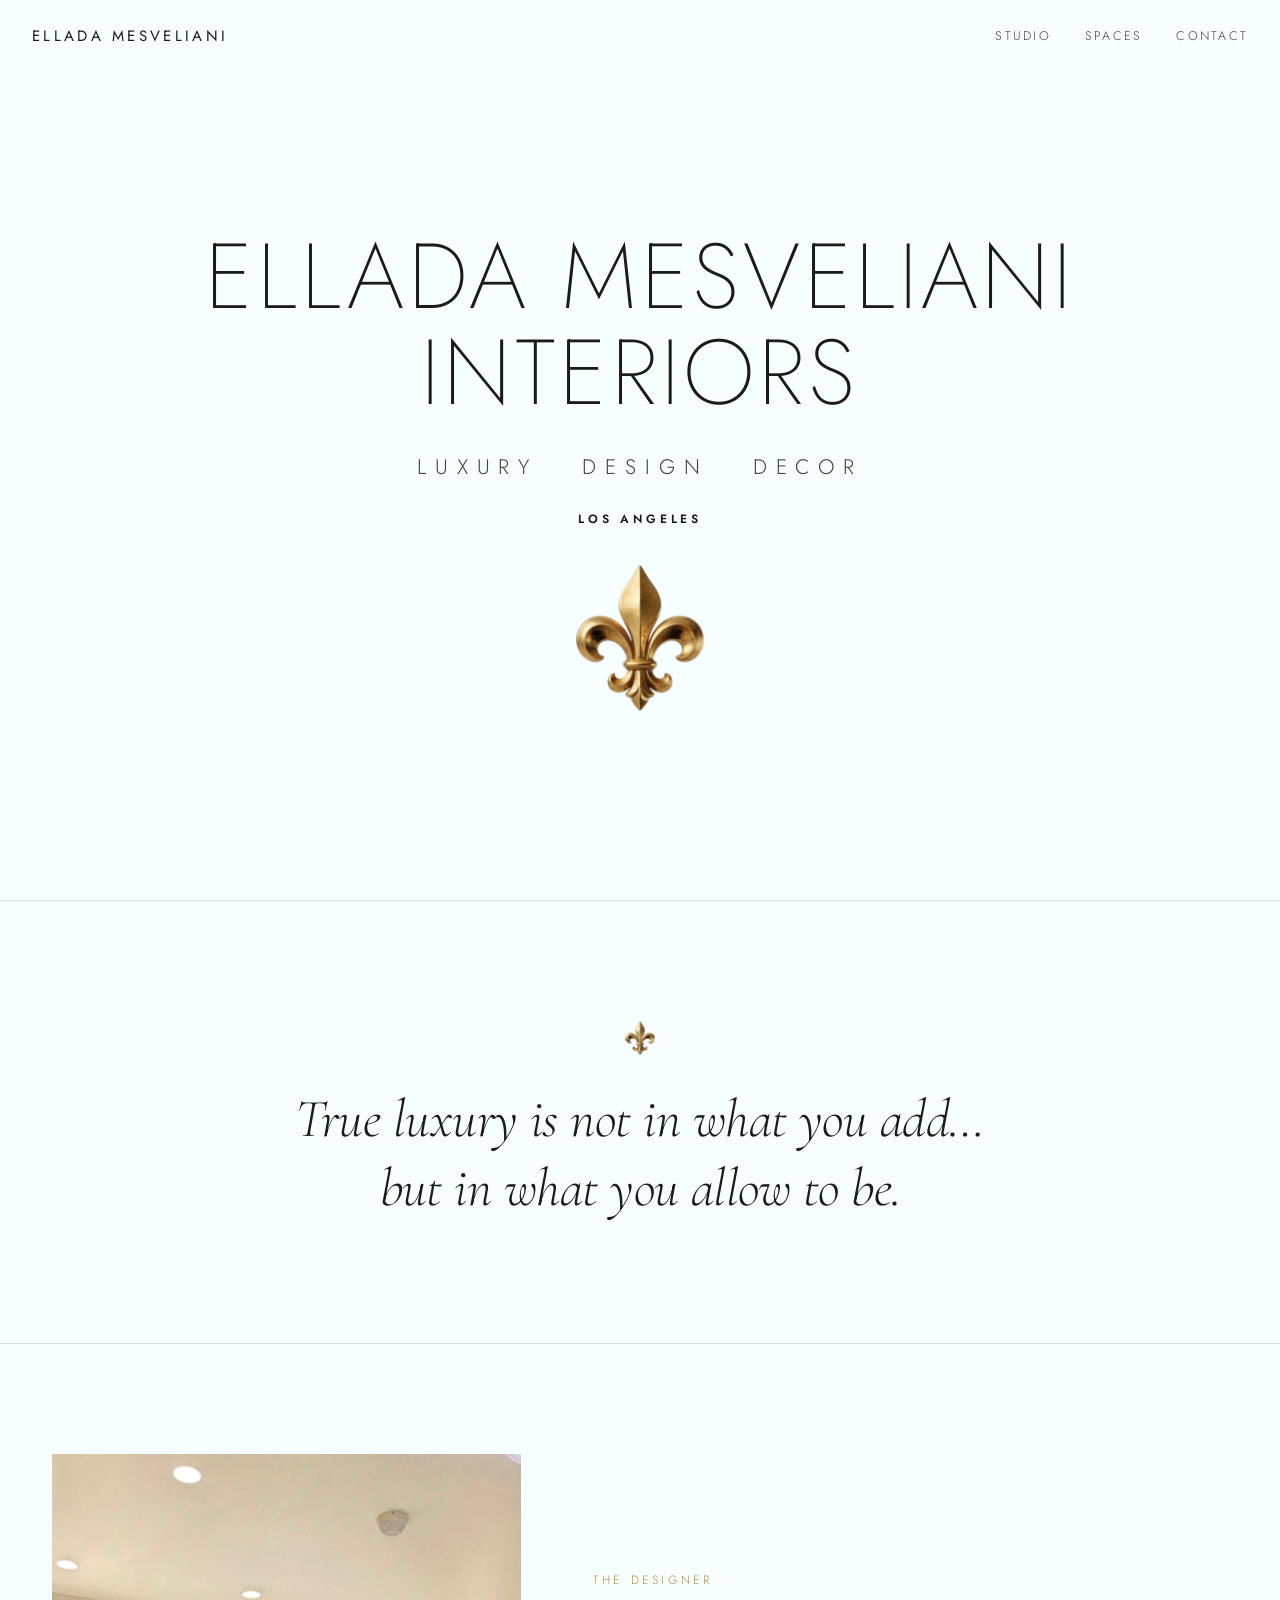
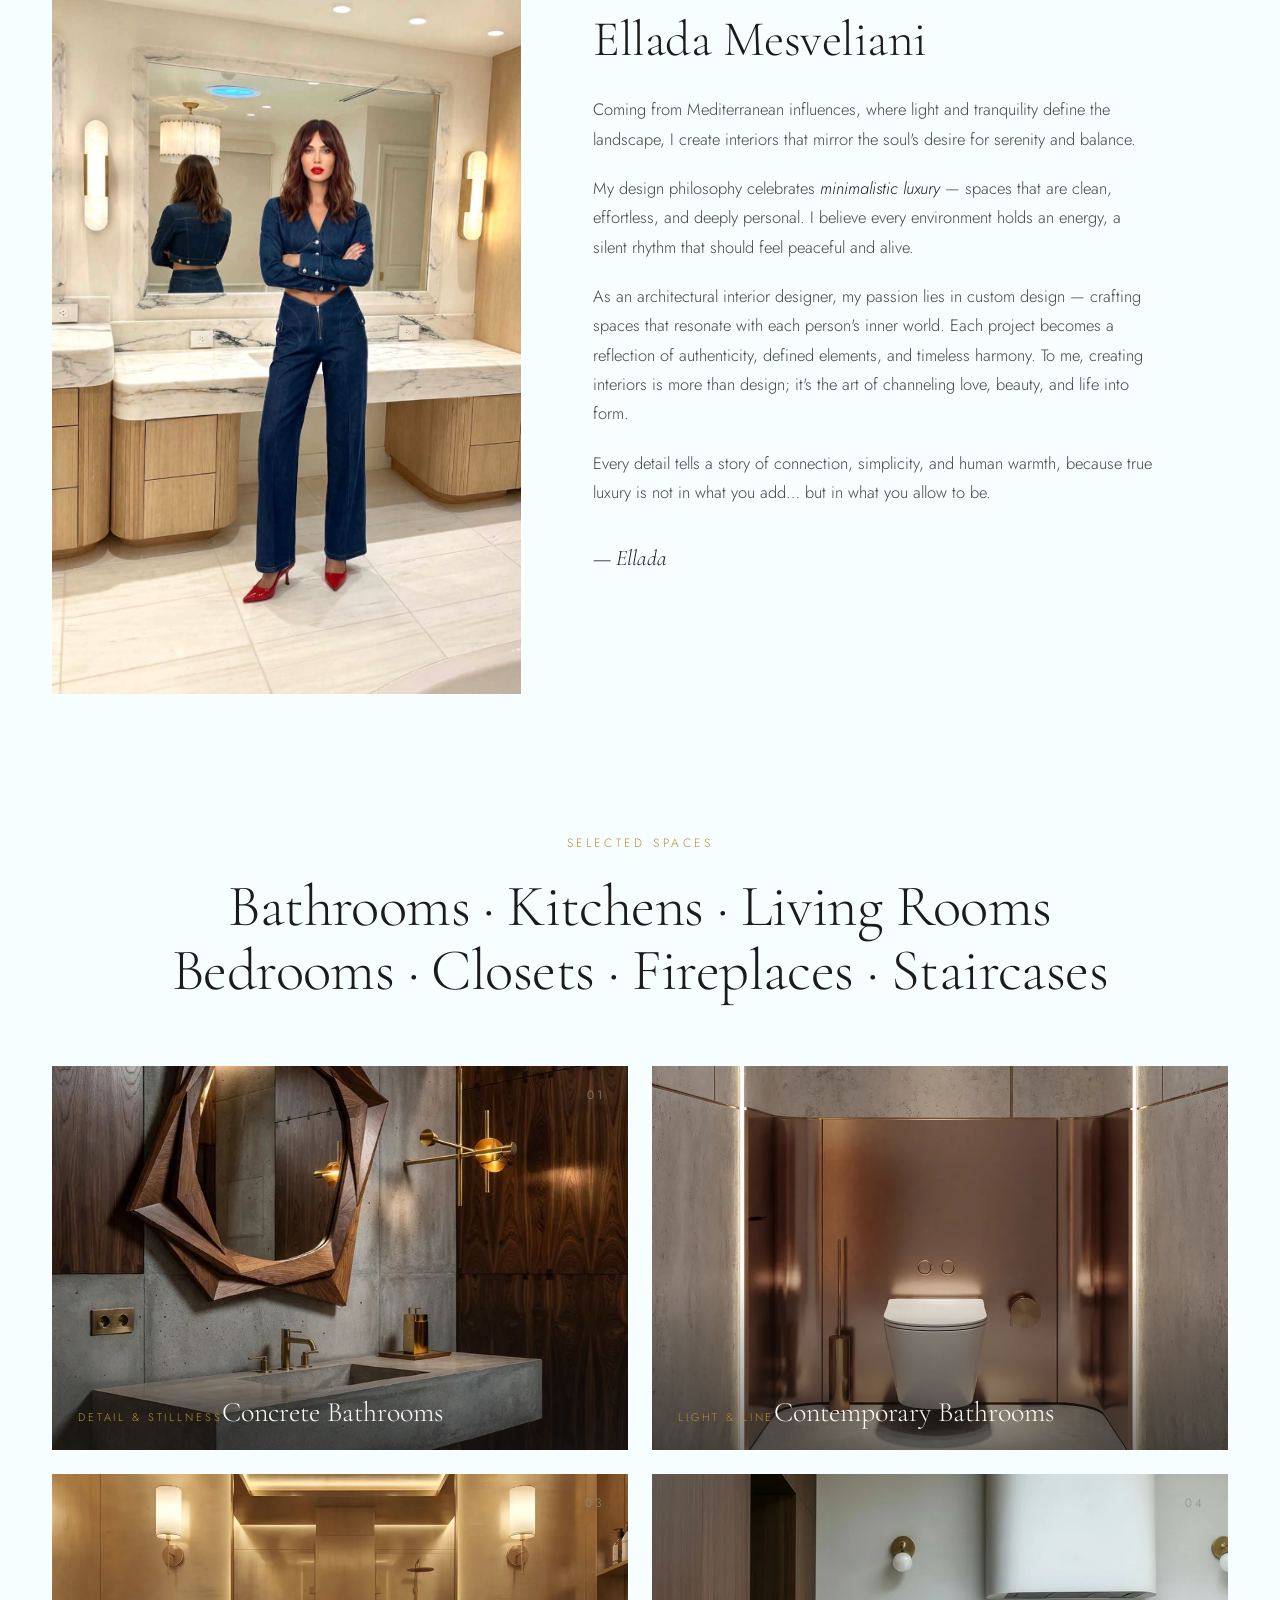
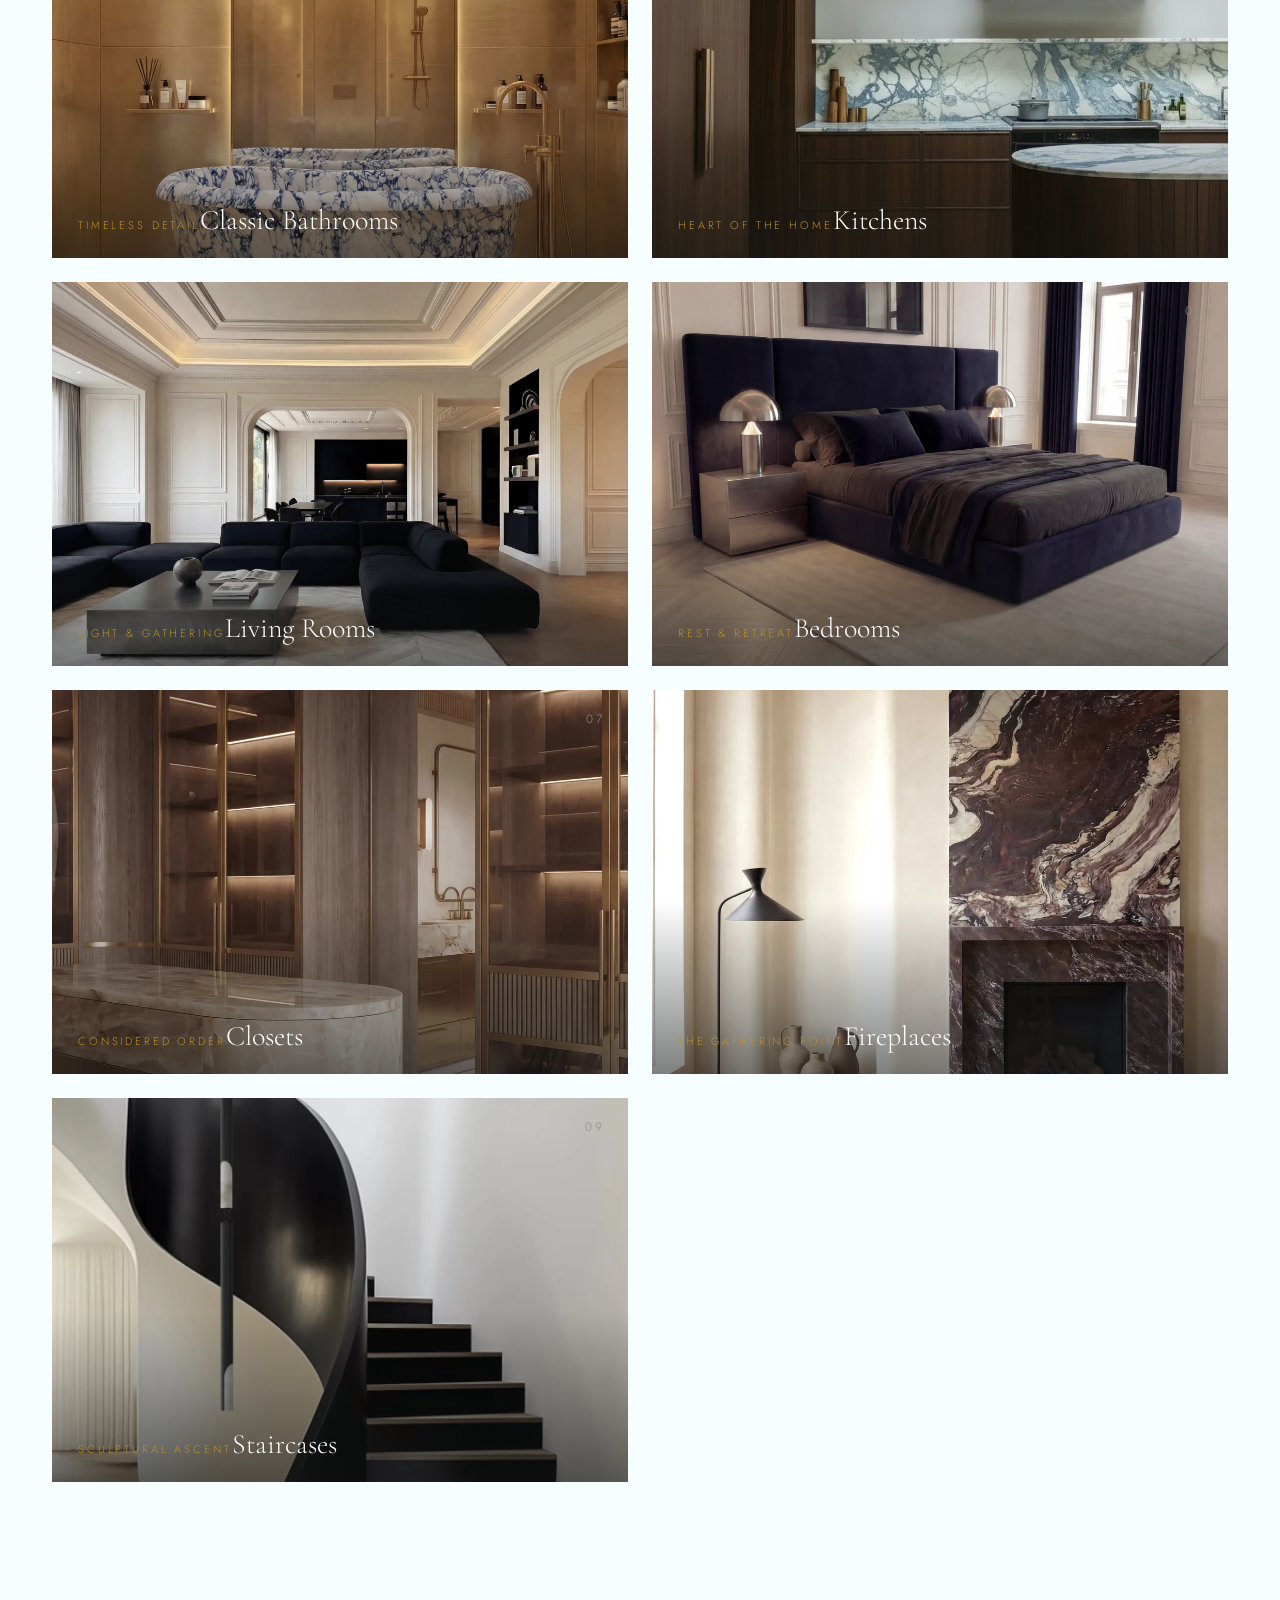
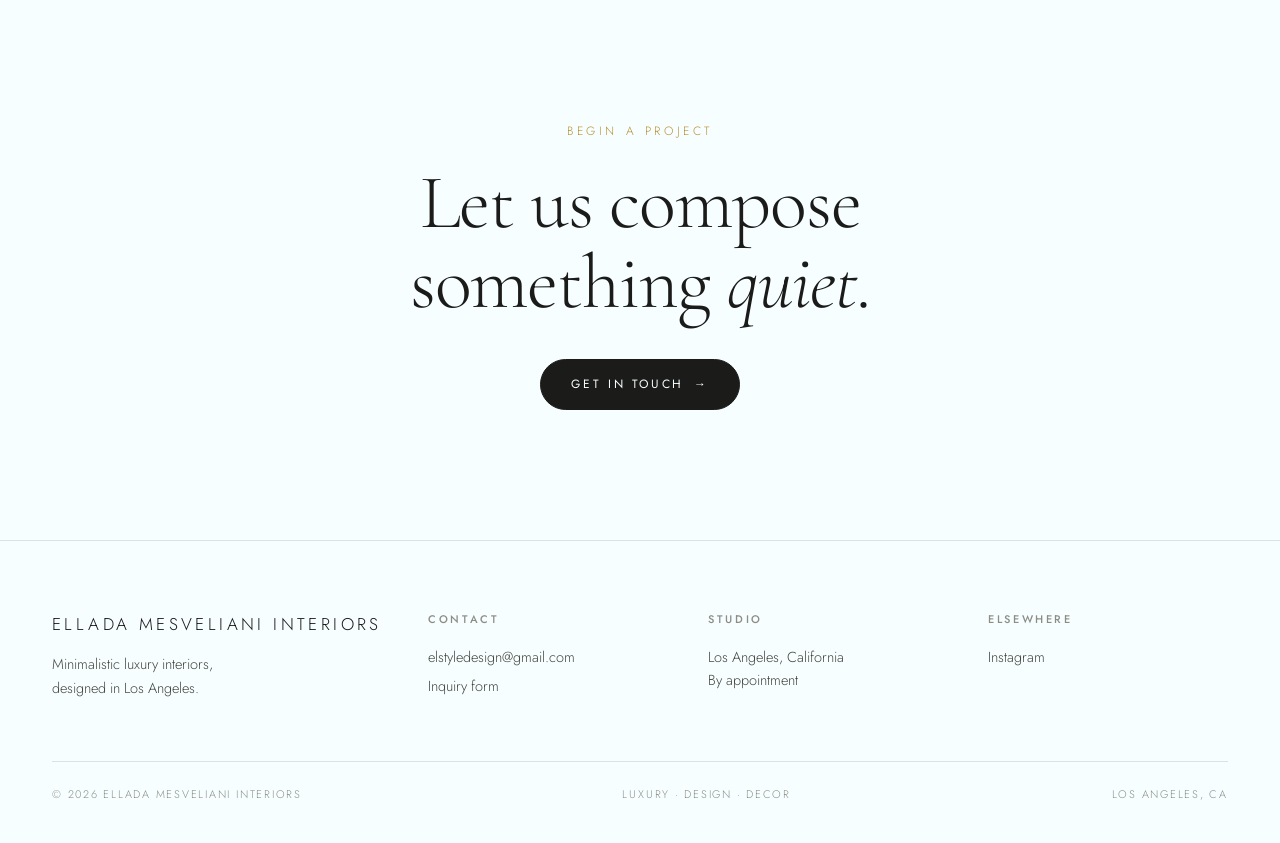
==== index.html @ 2554460a "Lower crop of Contemporary Bathrooms hero to feature the toilet Add object-position: center 82% to t" ====
<!doctype html>
<html lang="en">
<head>
<meta charset="utf-8" />
<meta name="viewport" content="width=device-width, initial-scale=1" />
<title>Ellada Mesveliani Interiors — Luxury Design Decor, Los Angeles</title>
<meta name="description" content="Ellada Mesveliani Interiors — minimalistic luxury interior design in Los Angeles. Bathrooms, kitchens, living rooms and bedrooms designed with serenity, balance and timeless harmony." />
<link rel="preconnect" href="https://fonts.googleapis.com" />
<link rel="preconnect" href="https://fonts.gstatic.com" crossorigin />
<link href="https://fonts.googleapis.com/css2?family=Cormorant+Garamond:ital,wght@0,300;0,400;1,300;1,400&family=Jost:wght@200;300;400;500;600&display=swap" rel="stylesheet" />
<link rel="stylesheet" href="styles.css" />
</head>
<body>

<!-- ====================== NAV ====================== -->
<nav class="nav" id="nav">
  <a href="index.html" class="mark">Ellada Mesveliani</a>
  <div class="links" id="navLinks">
    <a href="#studio">Studio</a>
    <a href="#spaces">Spaces</a>
    <a href="contact.html">Contact</a>
  </div>
  <button class="nav-toggle" id="navToggle" aria-label="Menu">Menu</button>
</nav>

<!-- ============== LOGO WEBSITE LANDER ============== -->
<header class="lander">
  <h1 class="name">Ellada Mesveliani<br>Interiors</h1>
  <div class="sub">Luxury &nbsp; Design &nbsp; Decor</div>
  <div class="place">Los Angeles</div>

  <!-- gold fleur-de-lis crest -->
  <img class="crest" src="uploads/fleur-de-lis.webp" alt="Ellada Mesveliani Interiors fleur-de-lis emblem" />
</header>

<!-- ==================== TAGLINE ==================== -->
<section class="tagline">
  <img class="crest-sm" src="uploads/fleur-de-lis.webp" alt="" aria-hidden="true" />
  <p class="reveal">True luxury is not in what you add&hellip;<br>but in what you allow to be.</p>
</section>

<!-- ============= PHOTO OF ELLADA + BIO ============= -->
<section class="section" id="studio">
  <div class="wrap about">
    <figure class="portrait reveal">
      <img src="uploads/ellada.jpg" alt="Ellada Mesveliani, founder of Ellada Mesveliani Interiors" />
    </figure>

    <div class="reveal">
      <div class="eyebrow">The Designer</div>
      <h2>Ellada Mesveliani</h2>
      <div class="bio">
        <p>Coming from Mediterranean influences, where light and tranquility define the landscape, I create interiors that mirror the soul's desire for serenity and balance.</p>
        <p>My design philosophy celebrates <em>minimalistic luxury</em> — spaces that are clean, effortless, and deeply personal. I believe every environment holds an energy, a silent rhythm that should feel peaceful and alive.</p>
        <p>As an architectural interior designer, my passion lies in custom design — crafting spaces that resonate with each person's inner world. Each project becomes a reflection of authenticity, defined elements, and timeless harmony. To me, creating interiors is more than design; it's the art of channeling love, beauty, and life into form.</p>
        <p>Every detail tells a story of connection, simplicity, and human warmth, because true luxury is not in what you add&hellip; but in what you allow to be.</p>
      </div>
      <div class="signoff">— Ellada</div>
    </div>
  </div>
</section>

<!-- ==================== SPACES ==================== -->
<section class="section" id="spaces" style="padding-top:30px;">
  <div class="wrap">
    <div class="spaces-head reveal">
      <div class="eyebrow">Selected Spaces</div>
      <h2>Bathrooms &middot; Kitchens &middot; Living Rooms<br>Bedrooms &middot; Closets &middot; Fireplaces &middot; Staircases</h2>
    </div>

    <div class="grid">
      <a class="tile has-photo reveal" href="bathrooms.html">
        <img class="cover" src="uploads/bathrooms/bath-06.webp" alt="Concrete Bathrooms" loading="lazy" />
        <span class="num">01</span>
        <span class="label"><span class="k">Detail &amp; Stillness</span><span class="t">Concrete Bathrooms</span></span>
      </a>
      <a class="tile has-photo reveal" href="contemporary-bathrooms.html">
        <img class="cover" src="uploads/contemporary-bathrooms/contemporary-bathrooms-25.webp" alt="Contemporary Bathrooms" loading="lazy" style="object-position: center 82%;" />
        <span class="num">02</span>
        <span class="label"><span class="k">Light &amp; Line</span><span class="t">Contemporary Bathrooms</span></span>
      </a>
      <a class="tile has-photo reveal" href="classic-bathrooms.html">
        <img class="cover" src="uploads/classic-bathrooms/classic-bathrooms-hero.webp" alt="Classic Bathrooms" loading="lazy" />
        <span class="num">03</span>
        <span class="label"><span class="k">Timeless Detail</span><span class="t">Classic Bathrooms</span></span>
      </a>
      <a class="tile has-photo reveal" href="kitchens.html">
        <img class="cover" src="uploads/kitchens/kitchens-03.webp" alt="Kitchens" loading="lazy" />
        <span class="num">04</span>
        <span class="label"><span class="k">Heart of the Home</span><span class="t">Kitchens</span></span>
      </a>
      <a class="tile has-photo reveal" href="living-rooms.html">
        <img class="cover" src="uploads/living-rooms/living-rooms-01.webp" alt="Living Rooms" loading="lazy" />
        <span class="num">05</span>
        <span class="label"><span class="k">Light &amp; Gathering</span><span class="t">Living Rooms</span></span>
      </a>
      <a class="tile has-photo reveal" href="bedrooms.html">
        <img class="cover" src="uploads/bedrooms/bedrooms-01.webp" alt="Bedrooms" loading="lazy" />
        <span class="num">06</span>
        <span class="label"><span class="k">Rest &amp; Retreat</span><span class="t">Bedrooms</span></span>
      </a>
      <a class="tile has-photo reveal" href="closets.html">
        <img class="cover" src="uploads/closets/closets-01.webp" alt="Closets" loading="lazy" />
        <span class="num">07</span>
        <span class="label"><span class="k">Considered Order</span><span class="t">Closets</span></span>
      </a>
      <a class="tile has-photo reveal" href="fireplaces.html">
        <img class="cover" src="uploads/fireplaces/fireplaces-01.webp" alt="Fireplaces" loading="lazy" />
        <span class="num">08</span>
        <span class="label"><span class="k">The Gathering Point</span><span class="t">Fireplaces</span></span>
      </a>
      <a class="tile has-photo reveal" href="staircases.html">
        <img class="cover" src="uploads/staircases/staircases-01.webp" alt="Staircases" loading="lazy" />
        <span class="num">09</span>
        <span class="label"><span class="k">Sculptural Ascent</span><span class="t">Staircases</span></span>
      </a>
    </div>
  </div>
</section>

<!-- ================= CONTACT BAND ================= -->
<section class="contact-band">
  <div class="wrap reveal">
    <div class="eyebrow">Begin a Project</div>
    <h2>Let us compose<br>something <em>quiet</em>.</h2>
    <a href="contact.html" class="btn solid">Get in touch <span class="arrow">&rarr;</span></a>
  </div>
</section>

<!-- ==================== FOOTER ==================== -->
<footer class="foot">
  <div class="wrap">
    <div class="grid-foot">
      <div>
        <div class="brand-mark">Ellada Mesveliani Interiors</div>
        <p>Minimalistic luxury interiors,<br>designed in Los Angeles.</p>
      </div>
      <div>
        <h4>Contact</h4>
        <a href="mailto:elstyledesign@gmail.com">elstyledesign@gmail.com</a>
        <a href="contact.html">Inquiry form</a>
      </div>
      <div>
        <h4>Studio</h4>
        <p>Los Angeles, California<br>By appointment</p>
      </div>
      <div>
        <h4>Elsewhere</h4>
        <a href="https://instagram.com/ellada_mesveliani" target="_blank" rel="noopener">Instagram</a>
      </div>
    </div>
    <div class="meta">
      <span>&copy; 2026 Ellada Mesveliani Interiors</span>
      <span>Luxury &middot; Design &middot; Decor</span>
      <span>Los Angeles, CA</span>
    </div>
  </div>
</footer>

<script src="script.js"></script>
</body>
</html>
---- styles.css ----
/* ===========================================================
   Ellada Mesveliani Interiors — shared stylesheet
   Luxury · Design · Decor — Los Angeles
   =========================================================== */

:root {
  --bg:        #F6FEFF;   /* page background */
  --ink:       #1b1b1a;   /* primary text   */
  --ink-soft:  #46463f;   /* body copy      */
  --ink-mute:  #8d8d85;   /* captions       */
  --gold:      #b9912f;   /* accent / mark  */
  --gold-soft: #cda85a;
  --rule:      rgba(27, 27, 26, 0.12);

  --font:  "Jost", -apple-system, BlinkMacSystemFont, "Segoe UI", sans-serif;
  --serif: "Cormorant Garamond", "Times New Roman", serif;
}

* { box-sizing: border-box; margin: 0; padding: 0; }

html { scroll-behavior: smooth; }

body {
  background: var(--bg);
  color: var(--ink);
  font-family: var(--font);
  font-weight: 300;
  font-size: 16px;
  line-height: 1.6;
  -webkit-font-smoothing: antialiased;
  text-rendering: optimizeLegibility;
}

img { max-width: 100%; display: block; }
a   { color: inherit; text-decoration: none; }

.wrap { max-width: 1240px; margin: 0 auto; padding: 0 32px; }

/* ——— Reveal on scroll ——— */
.reveal {
  opacity: 0;
  transform: translateY(28px);
  transition: opacity 1s cubic-bezier(0.2, 0.8, 0.2, 1),
              transform 1s cubic-bezier(0.2, 0.8, 0.2, 1);
}
.reveal.in { opacity: 1; transform: none; }

/* ===========================================================
   Navigation
   =========================================================== */
.nav {
  position: fixed;
  top: 0; left: 0; right: 0;
  z-index: 100;
  display: flex;
  align-items: center;
  justify-content: space-between;
  padding: 22px 32px;
  transition: background 0.5s ease, padding 0.5s ease, box-shadow 0.5s ease;
}
.nav.scrolled {
  background: rgba(246, 254, 255, 0.82);
  backdrop-filter: blur(12px);
  padding: 16px 32px;
  box-shadow: 0 1px 0 var(--rule);
}
.nav .mark {
  font-size: 15px;
  letter-spacing: 0.22em;
  font-weight: 400;
  text-transform: uppercase;
}
.nav .links { display: flex; gap: 34px; }
.nav .links a {
  font-size: 12.5px;
  letter-spacing: 0.18em;
  text-transform: uppercase;
  color: var(--ink-soft);
  position: relative;
  padding: 4px 0;
  transition: color 0.3s ease;
}
.nav .links a::after {
  content: "";
  position: absolute;
  left: 0; bottom: 0;
  width: 100%; height: 1px;
  background: var(--gold);
  transform: scaleX(0);
  transform-origin: left;
  transition: transform 0.4s ease;
}
.nav .links a:hover,
.nav .links a.active { color: var(--ink); }
.nav .links a:hover::after,
.nav .links a.active::after { transform: scaleX(1); }

.nav-toggle {
  display: none;
  background: none; border: 0;
  font-family: var(--font);
  font-size: 12px;
  letter-spacing: 0.18em;
  text-transform: uppercase;
  cursor: pointer;
  color: var(--ink);
}

@media (max-width: 760px) {
  .nav .links {
    position: fixed;
    inset: 0;
    flex-direction: column;
    align-items: center;
    justify-content: center;
    gap: 28px;
    background: var(--bg);
    opacity: 0;
    pointer-events: none;
    transition: opacity 0.4s ease;
  }
  .nav .links.open { opacity: 1; pointer-events: auto; }
  .nav .links a { font-size: 16px; }
  .nav-toggle { display: block; z-index: 110; }
}

/* ===========================================================
   Hero — Logo Website Lander
   =========================================================== */
.lander {
  position: relative;
  min-height: 100vh;
  display: flex;
  flex-direction: column;
  align-items: center;
  justify-content: center;
  text-align: center;
  padding: 120px 24px 80px;
}
.lander .name {
  font-weight: 200;
  font-size: clamp(34px, 7.2vw, 104px);
  line-height: 1.04;
  letter-spacing: 0.04em;
  text-transform: uppercase;
}
.lander .sub {
  margin-top: 30px;
  font-size: clamp(13px, 1.7vw, 21px);
  font-weight: 300;
  letter-spacing: 0.42em;
  text-transform: uppercase;
  color: var(--ink-soft);
}
.lander .place {
  margin-top: 26px;
  font-size: 12px;
  font-weight: 600;
  letter-spacing: 0.32em;
  text-transform: uppercase;
}
.lander .crest {
  width: clamp(86px, 10vw, 138px);
  height: auto;
  margin-top: 36px;
}
/* logo is a transparent PNG/WebP — sits cleanly on any background */
/* staged fade-in */
.lander > * { opacity: 0; transform: translateY(18px); animation: rise 1.1s cubic-bezier(0.2,0.8,0.2,1) forwards; }
.lander .name  { animation-delay: 0.15s; }
.lander .sub   { animation-delay: 0.45s; }
.lander .place { animation-delay: 0.65s; }
.lander .crest { animation-delay: 0.85s; }
@keyframes rise { to { opacity: 1; transform: none; } }


/* ===========================================================
   Section scaffolding
   =========================================================== */
.section { padding: 110px 0; }
.eyebrow {
  font-size: 12px;
  letter-spacing: 0.3em;
  text-transform: uppercase;
  color: var(--gold);
  margin-bottom: 22px;
}

/* ——— Tagline ——— */
.tagline {
  text-align: center;
  padding: 120px 24px;
  border-top: 1px solid var(--rule);
  border-bottom: 1px solid var(--rule);
}
.tagline p {
  font-family: var(--serif);
  font-weight: 300;
  font-style: italic;
  font-size: clamp(26px, 4.2vw, 56px);
  line-height: 1.28;
  letter-spacing: -0.01em;
  max-width: 980px;
  margin: 0 auto;
}
.tagline .crest-sm { width: 30px; margin: 0 auto 30px; opacity: 0.9; }

/* ——— About / Bio ——— */
.about {
  display: grid;
  grid-template-columns: 0.85fr 1.15fr;
  gap: 72px;
  align-items: center;
}
.portrait {
  aspect-ratio: 1117 / 2000;
  position: relative;
  overflow: hidden;
  background: linear-gradient(135deg, #eef7f8 0%, #e3eef0 100%);
}
.portrait img {
  width: 100%;
  height: 100%;
  object-fit: contain;
  object-position: center;
}
.about h2 {
  font-family: var(--serif);
  font-weight: 300;
  font-size: clamp(30px, 4vw, 50px);
  line-height: 1.1;
  letter-spacing: -0.01em;
  margin-bottom: 28px;
}
.about .bio p {
  font-size: 16.5px;
  line-height: 1.78;
  color: var(--ink-soft);
  margin-bottom: 20px;
  max-width: 560px;
}
.about .bio p:last-child { margin-bottom: 0; }
.about .bio em { font-style: italic; color: var(--ink); }
.about .signoff {
  margin-top: 34px;
  font-family: var(--serif);
  font-style: italic;
  font-size: 22px;
  color: var(--ink);
}
@media (max-width: 860px) {
  .about { grid-template-columns: 1fr; gap: 44px; }
  .portrait { max-width: 420px; }
}

/* ——— Spaces grid ——— */
.spaces-head { text-align: center; margin-bottom: 64px; }
.spaces-head h2 {
  font-family: var(--serif);
  font-weight: 300;
  font-size: clamp(32px, 4.6vw, 60px);
  line-height: 1.08;
  letter-spacing: -0.01em;
}
.grid {
  display: grid;
  grid-template-columns: repeat(2, 1fr);
  gap: 24px;
}
.tile {
  position: relative;
  aspect-ratio: 3 / 2;
  overflow: hidden;
  background: linear-gradient(135deg, #eef7f8 0%, #dfeced 100%);
  display: block;
}
.tile img.cover {
  position: absolute;
  inset: 0;
  width: 100%; height: 100%;
  object-fit: cover;
  transition: transform 0.8s cubic-bezier(0.2,0.8,0.2,1);
}
.tile:hover img.cover { transform: scale(1.04); }
.tile.has-photo::before {
  content: "";
  position: absolute; inset: 0; z-index: 1;
  background: linear-gradient(to top, rgba(20,22,22,0.55) 0%, rgba(20,22,22,0) 45%);
}
.tile.has-photo .label { color: #fff; }
.tile .label {
  position: absolute;
  left: 26px; bottom: 22px;
  z-index: 2;
  color: var(--ink);
  transition: transform 0.5s cubic-bezier(0.2,0.8,0.2,1);
}
.tile .label .k {
  font-size: 11px;
  letter-spacing: 0.26em;
  text-transform: uppercase;
  color: var(--gold);
}
.tile .label .t {
  font-family: var(--serif);
  font-size: 28px;
  font-weight: 300;
  line-height: 1.1;
  margin-top: 4px;
}
.tile .num {
  position: absolute;
  top: 20px; right: 24px;
  font-size: 12px;
  letter-spacing: 0.2em;
  color: var(--ink-mute);
  z-index: 2;
}
.tile::after {
  content: "";
  position: absolute; inset: 0;
  background: rgba(27,27,26,0.04);
  opacity: 0;
  transition: opacity 0.5s ease;
}
.tile:hover::after { opacity: 1; }
.tile:hover .label { transform: translateY(-4px); }
@media (max-width: 640px) {
  .grid { grid-template-columns: 1fr; gap: 16px; }
}

/* ——— Contact band on home ——— */
.contact-band { text-align: center; padding: 130px 24px; }
.contact-band h2 {
  font-family: var(--serif);
  font-weight: 300;
  font-size: clamp(36px, 6vw, 84px);
  line-height: 1.04;
  letter-spacing: -0.015em;
  margin-bottom: 36px;
}
.contact-band h2 em { font-style: italic; }

/* ===========================================================
   Buttons
   =========================================================== */
.btn {
  display: inline-flex;
  align-items: center;
  gap: 10px;
  padding: 15px 30px;
  border: 1px solid var(--ink);
  border-radius: 999px;
  font-size: 12px;
  letter-spacing: 0.22em;
  text-transform: uppercase;
  font-weight: 400;
  transition: background 0.4s ease, color 0.4s ease, transform 0.4s ease;
}
.btn:hover { background: var(--ink); color: var(--bg); }
.btn.solid { background: var(--ink); color: var(--bg); }
.btn.solid:hover { background: transparent; color: var(--ink); }
.btn .arrow { transition: transform 0.4s ease; }
.btn:hover .arrow { transform: translateX(5px); }

/* ===========================================================
   Gallery sub-pages (one per space)
   =========================================================== */
.gallery-hero {
  text-align: center;
  padding: 170px 0 64px;
  margin-bottom: 56px;
  border-bottom: 1px solid var(--rule);
}
.gallery-hero h1 {
  font-family: var(--serif);
  font-weight: 300;
  font-size: clamp(46px, 8vw, 100px);
  line-height: 1;
  letter-spacing: -0.02em;
}
.gallery-hero p {
  max-width: 540px;
  margin: 24px auto 0;
  font-size: 16.5px;
  line-height: 1.7;
  color: var(--ink-soft);
}

/* masonry via CSS columns */
.gallery {
  columns: 3;
  column-gap: 22px;
}
.gallery figure {
  break-inside: avoid;
  margin: 0 0 22px;
  overflow: hidden;
  background: linear-gradient(135deg, #eef7f8 0%, #dfeced 100%);
}
.gallery img {
  width: 100%;
  display: block;
  cursor: zoom-in;
  transition: transform 0.9s cubic-bezier(0.2, 0.8, 0.2, 1), opacity 0.6s ease;
}
.gallery figure:hover img { transform: scale(1.035); }
@media (max-width: 900px) { .gallery { columns: 2; } }
@media (max-width: 600px) { .gallery { columns: 1; } }

/* empty state until photography is added */
.gallery-empty {
  text-align: center;
  padding: 70px 0 90px;
  color: var(--ink-mute);
}
.gallery-empty .crest-sm { width: 40px; margin: 0 auto 22px; }
.gallery-empty p { font-size: 14px; letter-spacing: 0.04em; }

/* prev / next space navigation */
.space-nav {
  display: flex;
  justify-content: space-between;
  gap: 24px;
  flex-wrap: wrap;
  padding: 70px 0 30px;
  margin-top: 40px;
  border-top: 1px solid var(--rule);
}
.space-nav a {
  font-size: 12px;
  letter-spacing: 0.2em;
  text-transform: uppercase;
  color: var(--ink-soft);
  transition: color 0.3s ease;
}
.space-nav a:hover { color: var(--ink); }
.space-nav .k { color: var(--ink-mute); display: block; margin-bottom: 6px; font-size: 10px; }

/* lightbox */
.lightbox {
  position: fixed;
  inset: 0;
  z-index: 1000;
  background: rgba(22, 24, 24, 0.94);
  display: none;
  align-items: center;
  justify-content: center;
  padding: 40px;
  cursor: zoom-out;
}
.lightbox.open { display: flex; }
.lightbox img { max-width: 92vw; max-height: 88vh; object-fit: contain; box-shadow: 0 30px 80px rgba(0,0,0,0.5); }
.lightbox .lb-close,
.lightbox .lb-arrow {
  position: absolute;
  color: rgba(255,255,255,0.8);
  background: none; border: 0;
  font-family: var(--font);
  cursor: pointer;
  transition: color 0.3s ease;
}
.lightbox .lb-close { top: 26px; right: 32px; font-size: 12px; letter-spacing: 0.2em; text-transform: uppercase; }
.lightbox .lb-arrow { top: 50%; transform: translateY(-50%); font-size: 30px; padding: 16px; }
.lightbox .lb-prev { left: 16px; }
.lightbox .lb-next { right: 16px; }
.lightbox .lb-close:hover, .lightbox .lb-arrow:hover { color: #fff; }

/* ===========================================================
   Footer
   =========================================================== */
.foot {
  border-top: 1px solid var(--rule);
  padding: 70px 0 40px;
}
.foot .grid-foot {
  display: grid;
  grid-template-columns: 1.4fr 1fr 1fr 1fr;
  gap: 40px;
}
.foot h4 {
  font-size: 11px;
  letter-spacing: 0.24em;
  text-transform: uppercase;
  color: var(--ink-mute);
  margin-bottom: 16px;
  font-weight: 500;
}
.foot p, .foot a { font-size: 14.5px; color: var(--ink-soft); display: block; margin-bottom: 6px; }
.foot a:hover { color: var(--ink); }
.foot .brand-mark {
  font-size: 17px;
  letter-spacing: 0.2em;
  text-transform: uppercase;
  color: var(--ink);
  margin-bottom: 14px;
}
.foot .meta {
  margin-top: 56px;
  padding-top: 24px;
  border-top: 1px solid var(--rule);
  display: flex;
  justify-content: space-between;
  flex-wrap: wrap;
  gap: 10px;
  font-size: 11px;
  letter-spacing: 0.16em;
  text-transform: uppercase;
  color: var(--ink-mute);
}
@media (max-width: 760px) {
  .foot .grid-foot { grid-template-columns: 1fr 1fr; }
}
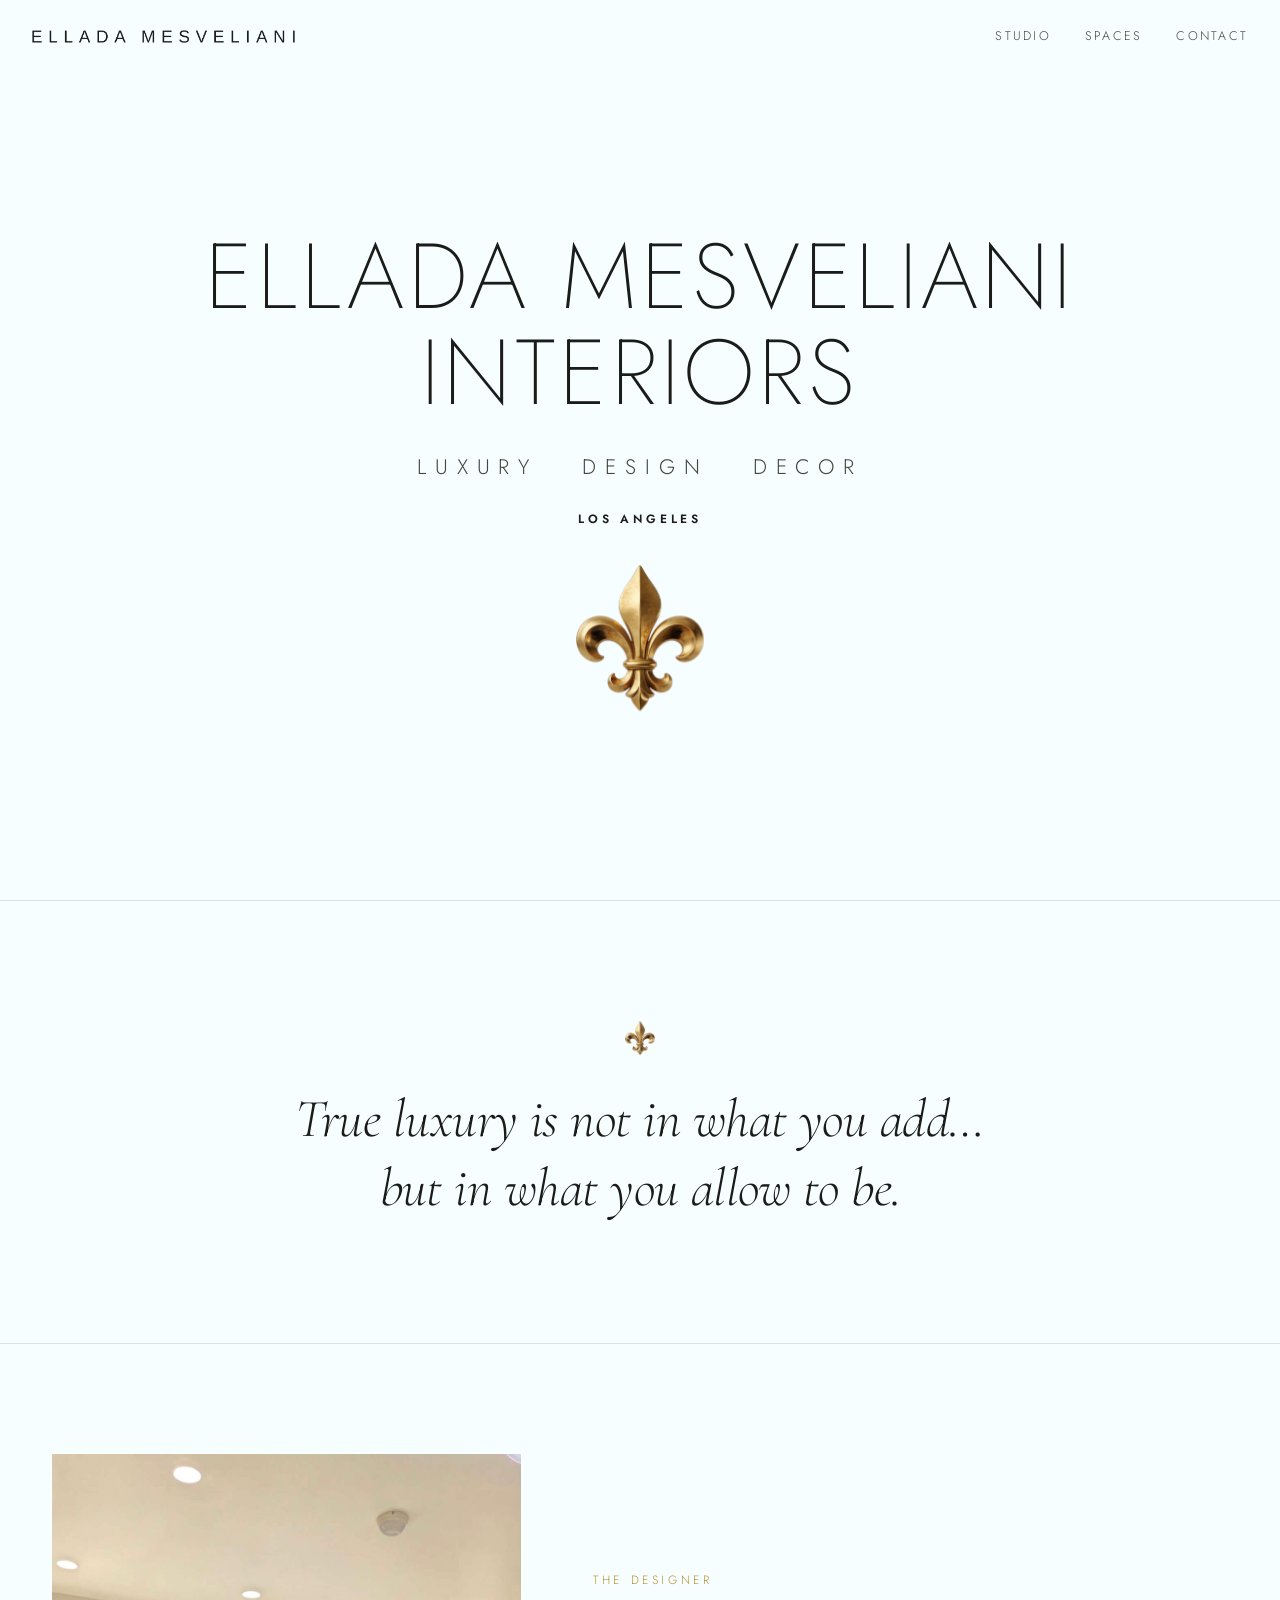
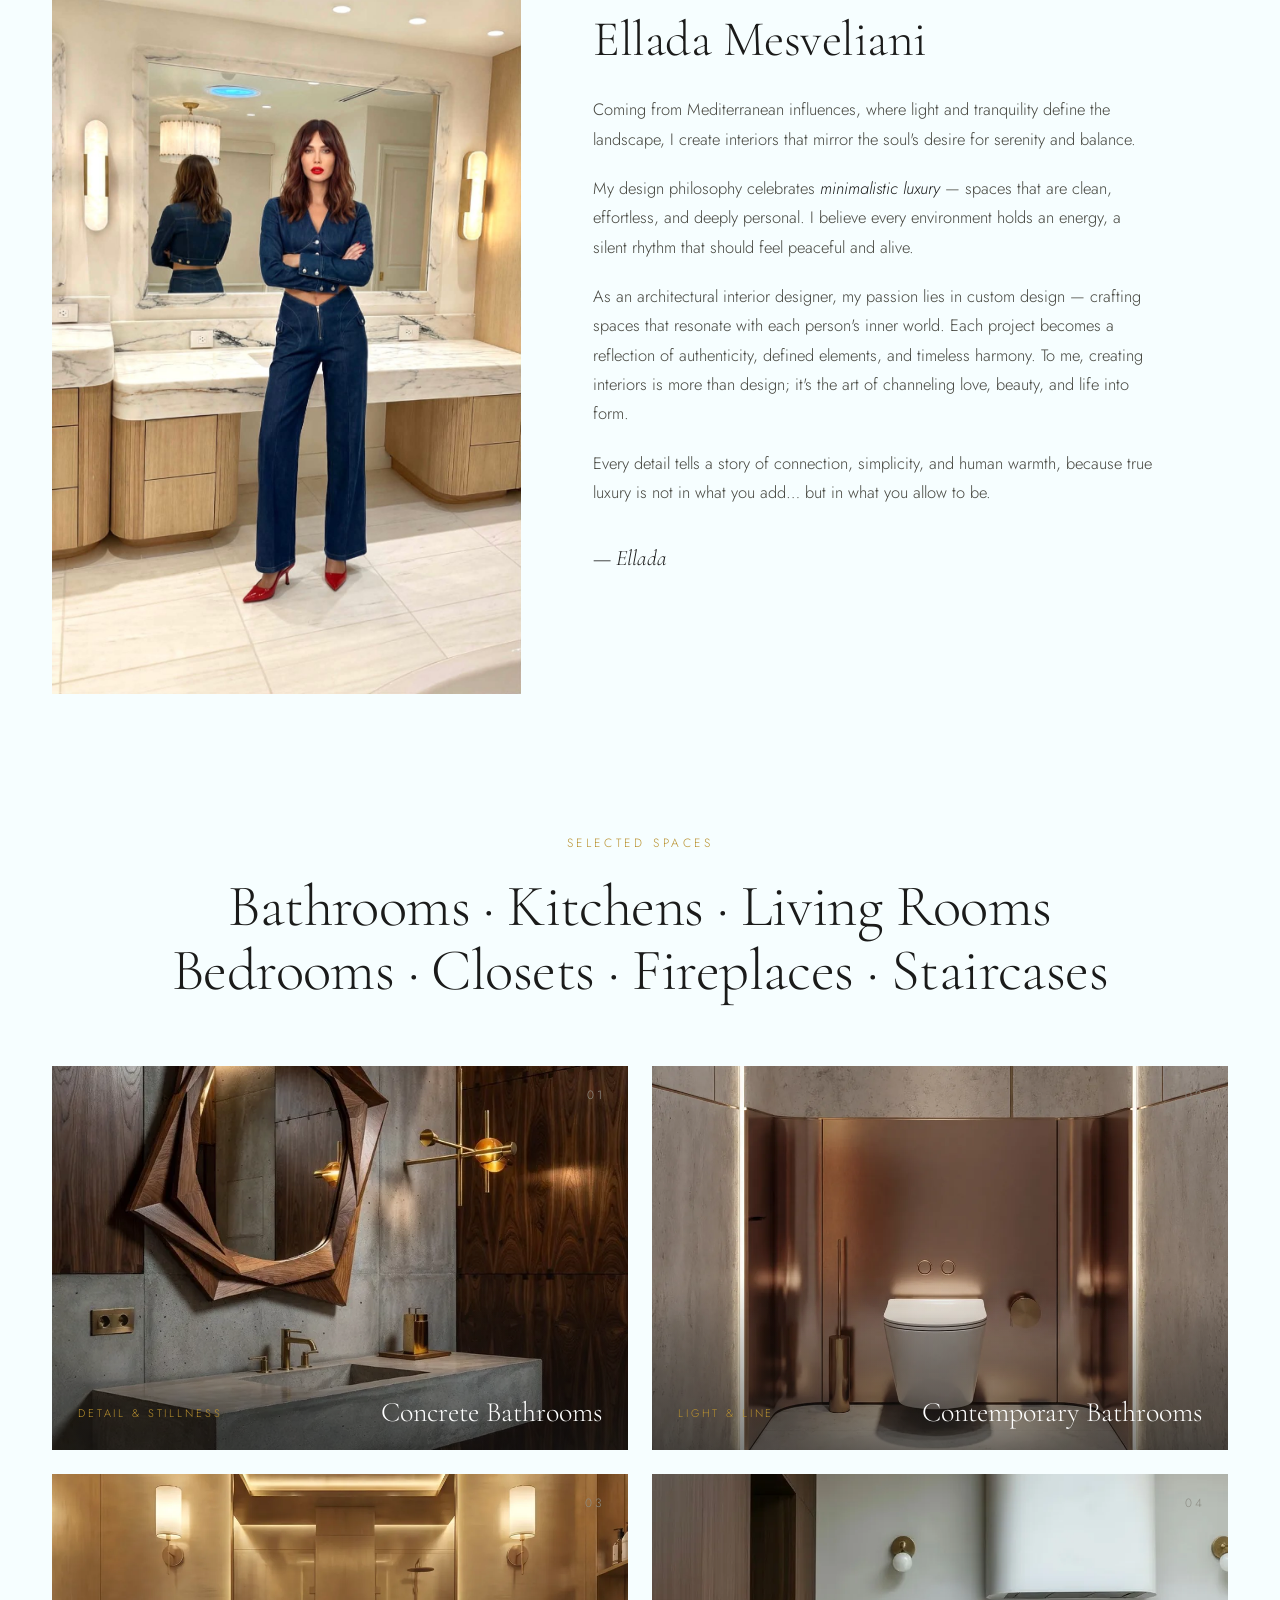
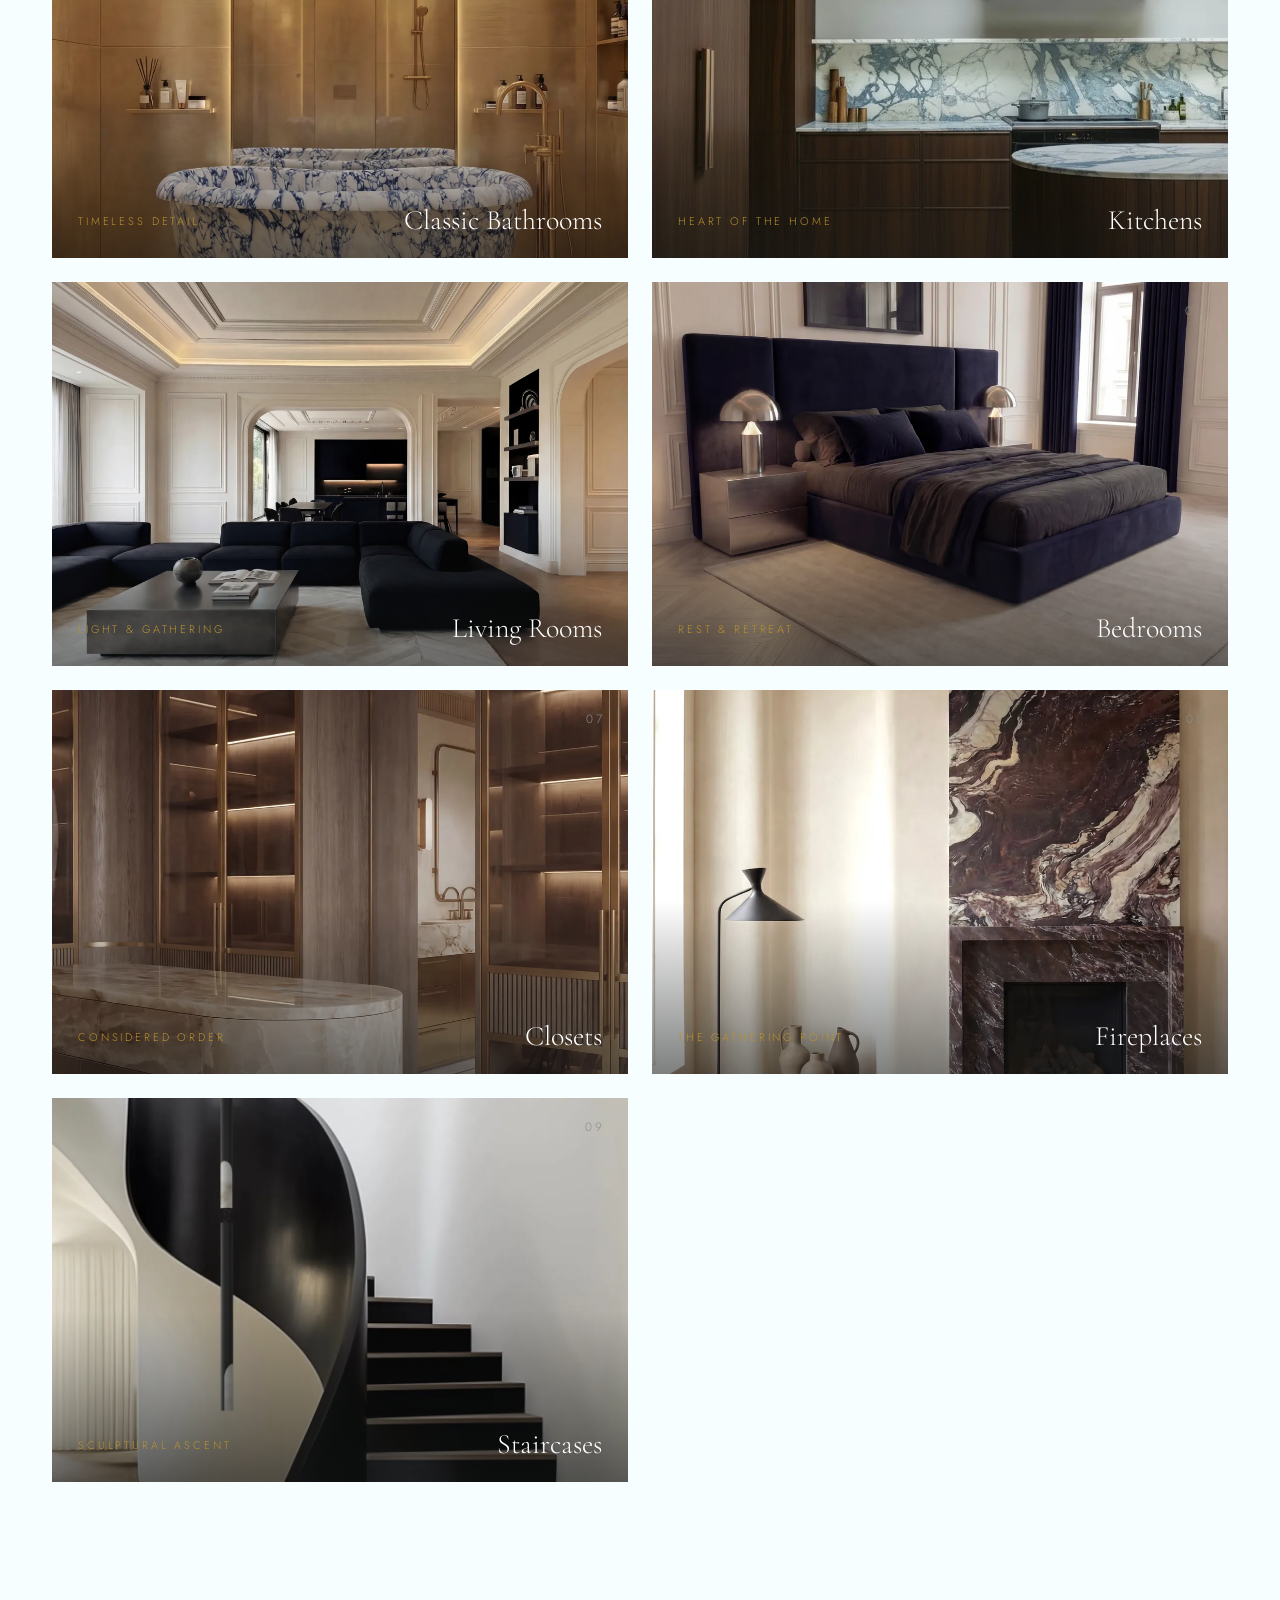
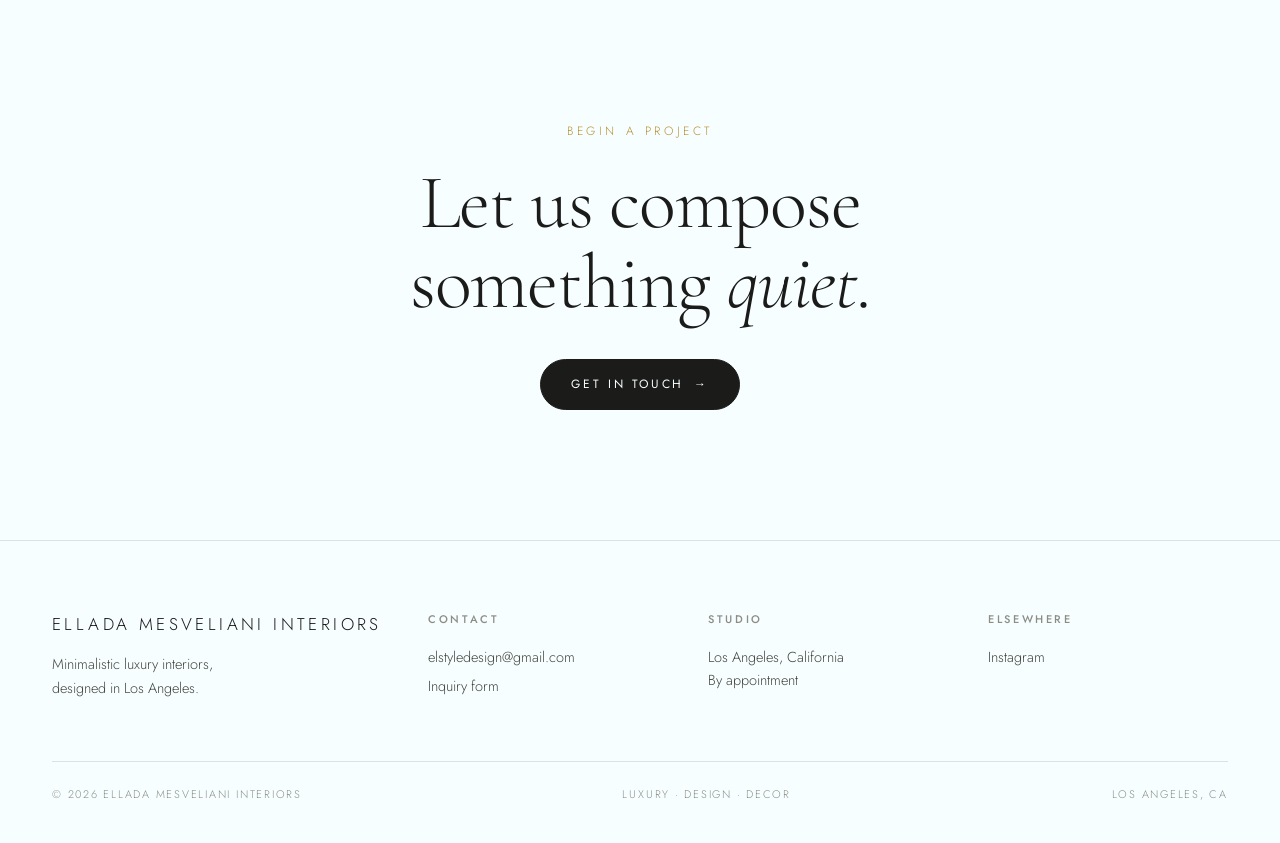
==== commit ff08adfb: "Use crisp graphic wordmark as nav logo Replace the top-left brand text with a high-resolution transp" ====
--- a/index.html
+++ b/index.html
@@ -14,7 +14,7 @@
 
 <!-- ====================== NAV ====================== -->
 <nav class="nav" id="nav">
-  <a href="index.html" class="mark">Ellada Mesveliani</a>
+  <a href="index.html" class="mark"><img src="uploads/wordmark.png" alt="Ellada Mesveliani Interiors" /></a>
   <div class="links" id="navLinks">
     <a href="#studio">Studio</a>
     <a href="#spaces">Spaces</a>
--- a/styles.css
+++ b/styles.css
@@ -66,9 +66,19 @@
 }
 .nav .mark {
   font-size: 15px;
-  letter-spacing: 0.22em;
-  font-weight: 400;
-  text-transform: uppercase;
+  letter-spacing: 0.34em;
+  font-weight: 300;
+  text-transform: uppercase;
+  display: inline-flex;
+  align-items: center;
+}
+.nav .mark img {
+  height: 13px;
+  width: auto;
+  display: block;
+}
+@media (max-width: 560px) {
+  .nav .mark img { height: 11px; }
 }
 .nav .links { display: flex; gap: 34px; }
 .nav .links a {
@@ -290,9 +300,13 @@
 .tile.has-photo .label { color: #fff; }
 .tile .label {
   position: absolute;
-  left: 26px; bottom: 22px;
+  left: 26px; right: 26px; bottom: 22px;
   z-index: 2;
   color: var(--ink);
+  display: flex;
+  align-items: flex-end;
+  justify-content: space-between;
+  gap: 18px;
   transition: transform 0.5s cubic-bezier(0.2,0.8,0.2,1);
 }
 .tile .label .k {
@@ -300,13 +314,15 @@
   letter-spacing: 0.26em;
   text-transform: uppercase;
   color: var(--gold);
+  padding-bottom: 6px;
+  white-space: nowrap;
 }
 .tile .label .t {
   font-family: var(--serif);
   font-size: 28px;
   font-weight: 300;
   line-height: 1.1;
-  margin-top: 4px;
+  text-align: right;
 }
 .tile .num {
   position: absolute;
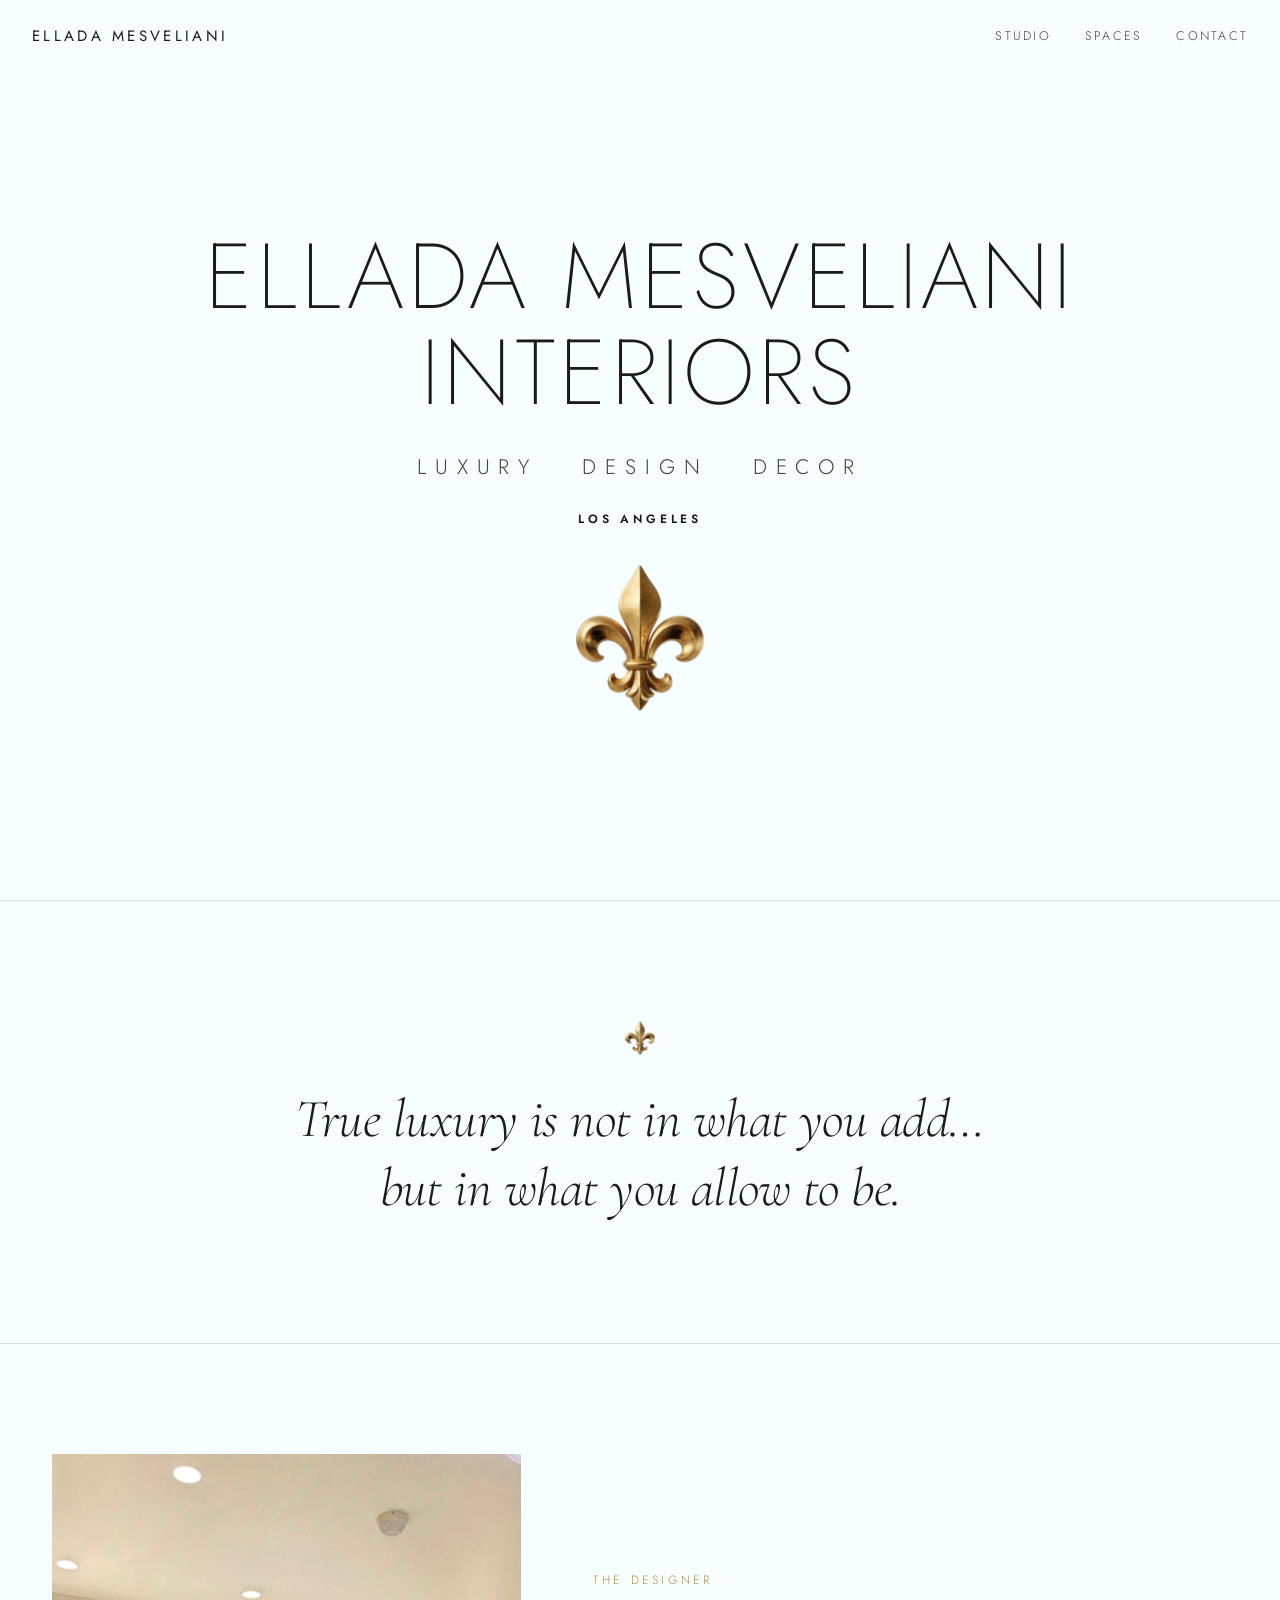
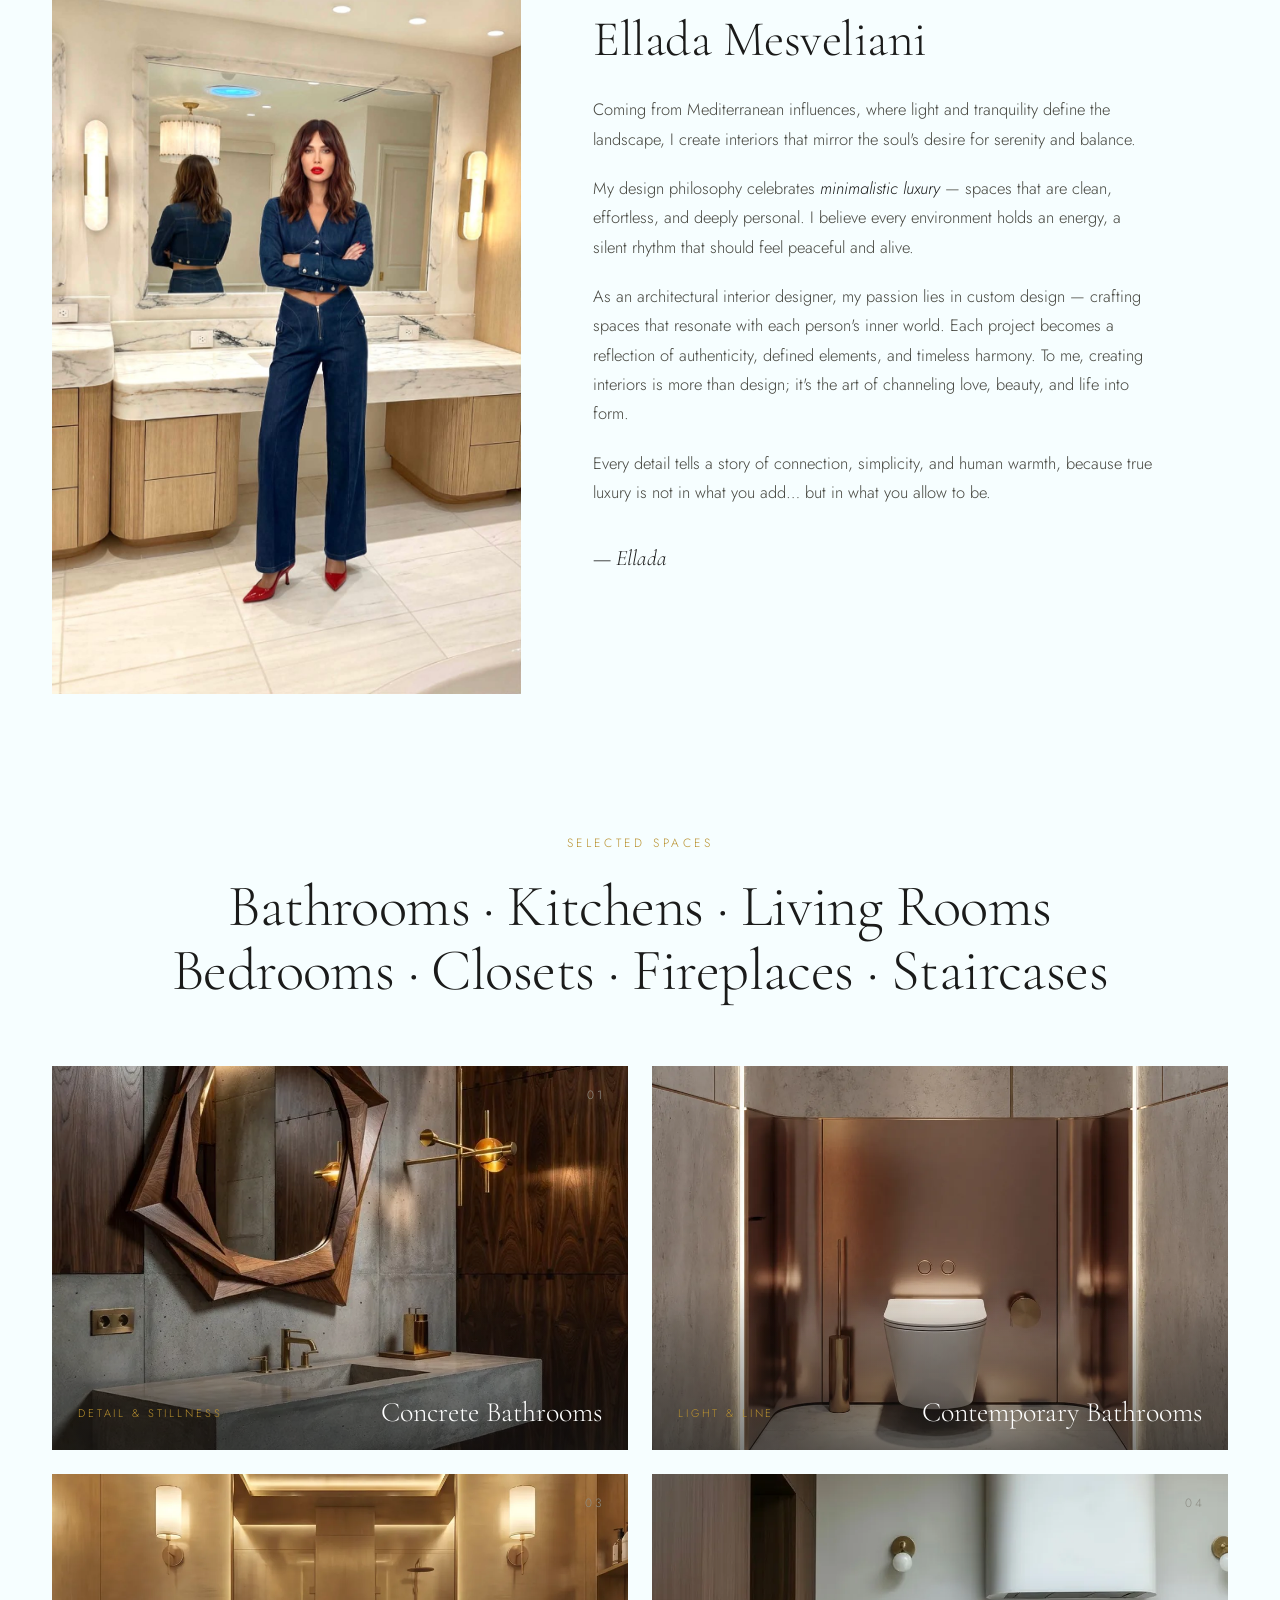
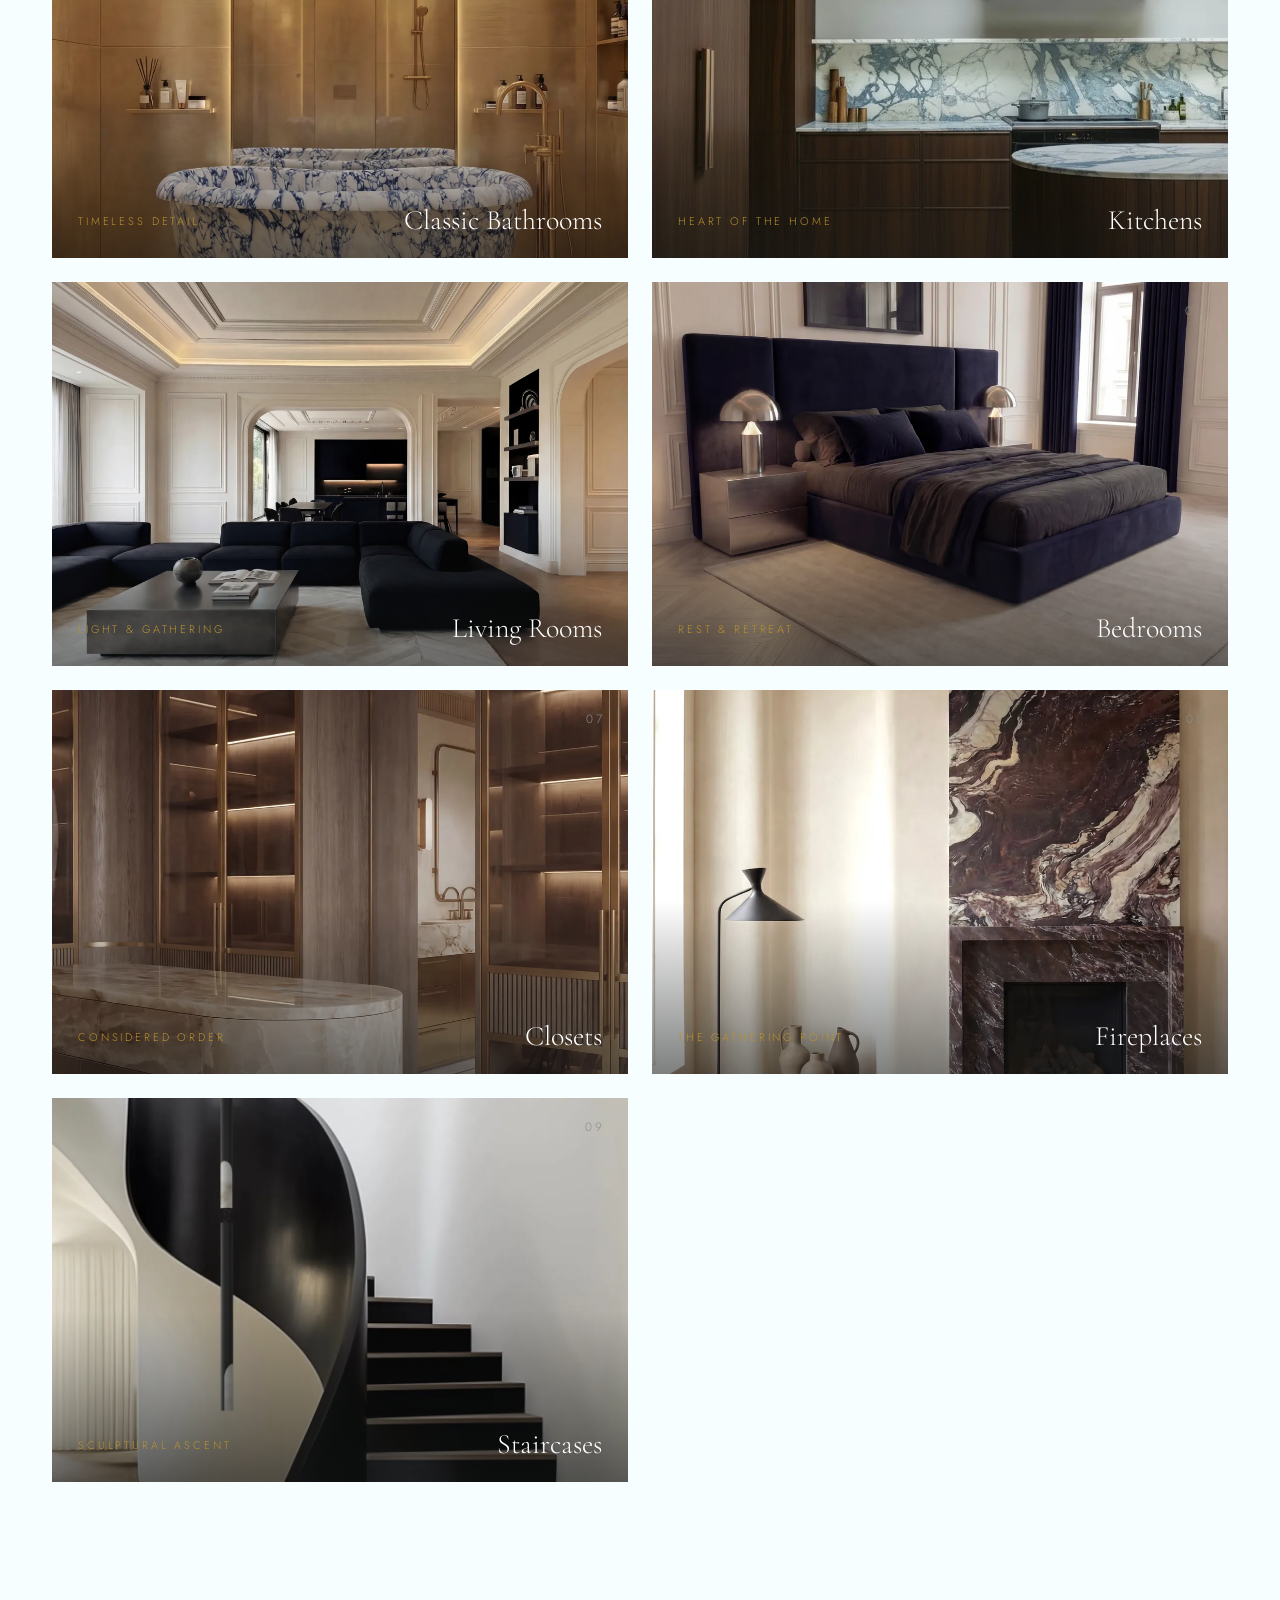
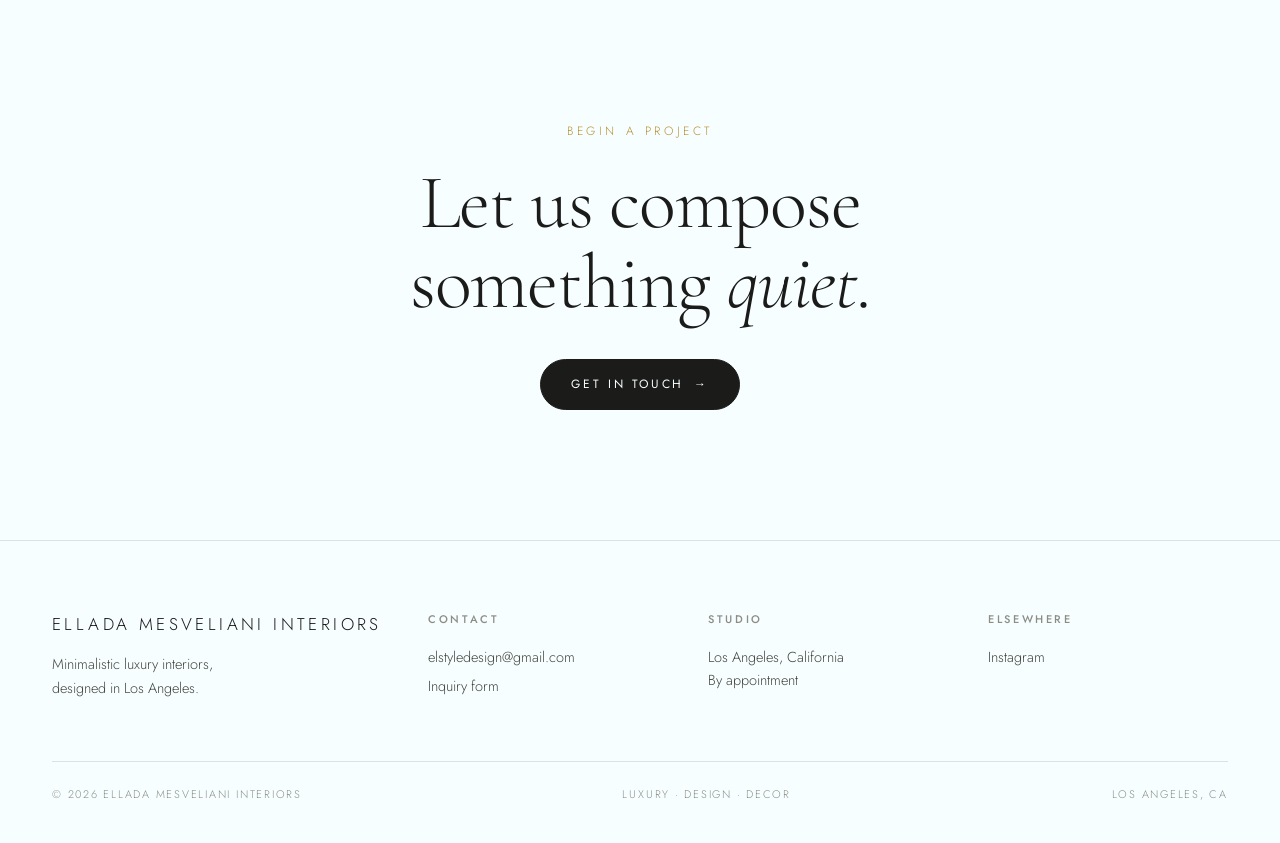
==== commit d10743e2: "Revert nav logo to original text brand mark Remove the image wordmark and restore the original live-" ====
--- a/index.html
+++ b/index.html
@@ -14,7 +14,7 @@
 
 <!-- ====================== NAV ====================== -->
 <nav class="nav" id="nav">
-  <a href="index.html" class="mark"><img src="uploads/wordmark.png" alt="Ellada Mesveliani Interiors" /></a>
+  <a href="index.html" class="mark">Ellada Mesveliani</a>
   <div class="links" id="navLinks">
     <a href="#studio">Studio</a>
     <a href="#spaces">Spaces</a>
--- a/styles.css
+++ b/styles.css
@@ -66,19 +66,9 @@
 }
 .nav .mark {
   font-size: 15px;
-  letter-spacing: 0.34em;
-  font-weight: 300;
-  text-transform: uppercase;
-  display: inline-flex;
-  align-items: center;
-}
-.nav .mark img {
-  height: 13px;
-  width: auto;
-  display: block;
-}
-@media (max-width: 560px) {
-  .nav .mark img { height: 11px; }
+  letter-spacing: 0.22em;
+  font-weight: 400;
+  text-transform: uppercase;
 }
 .nav .links { display: flex; gap: 34px; }
 .nav .links a {
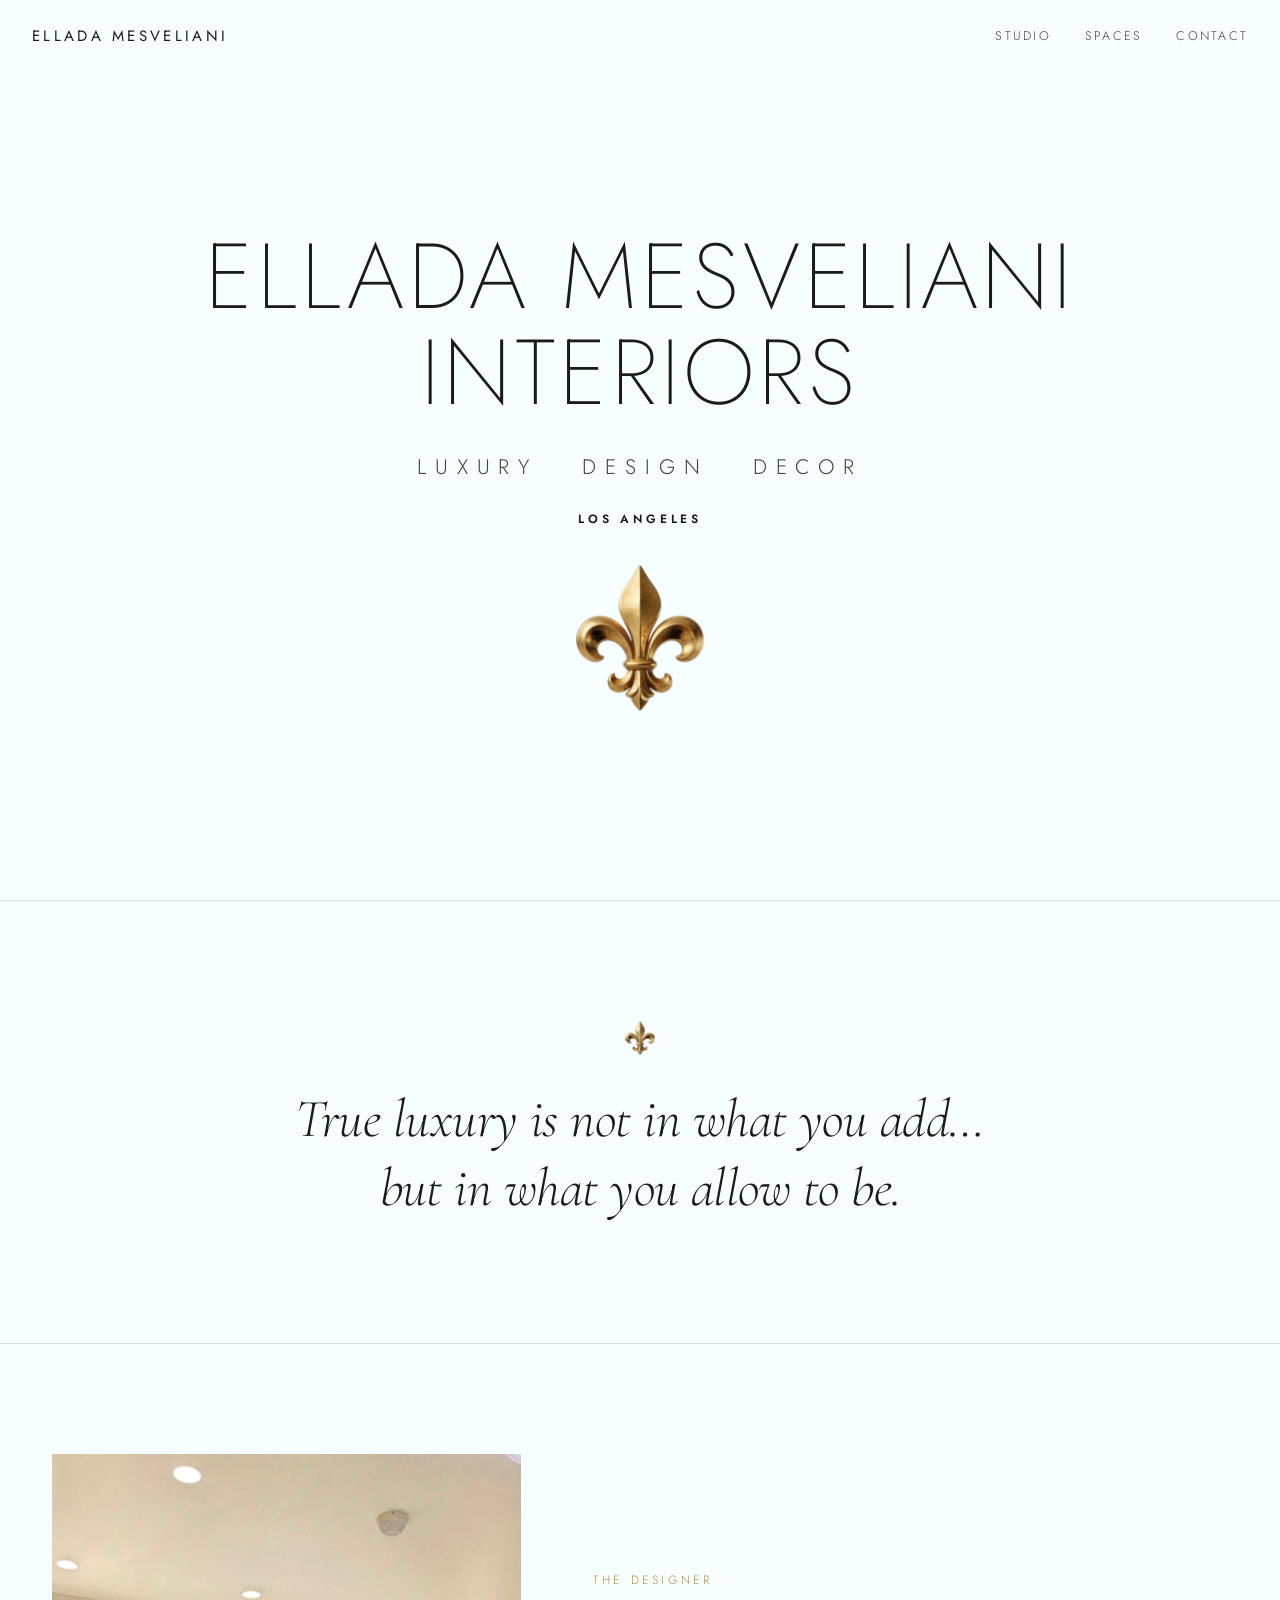
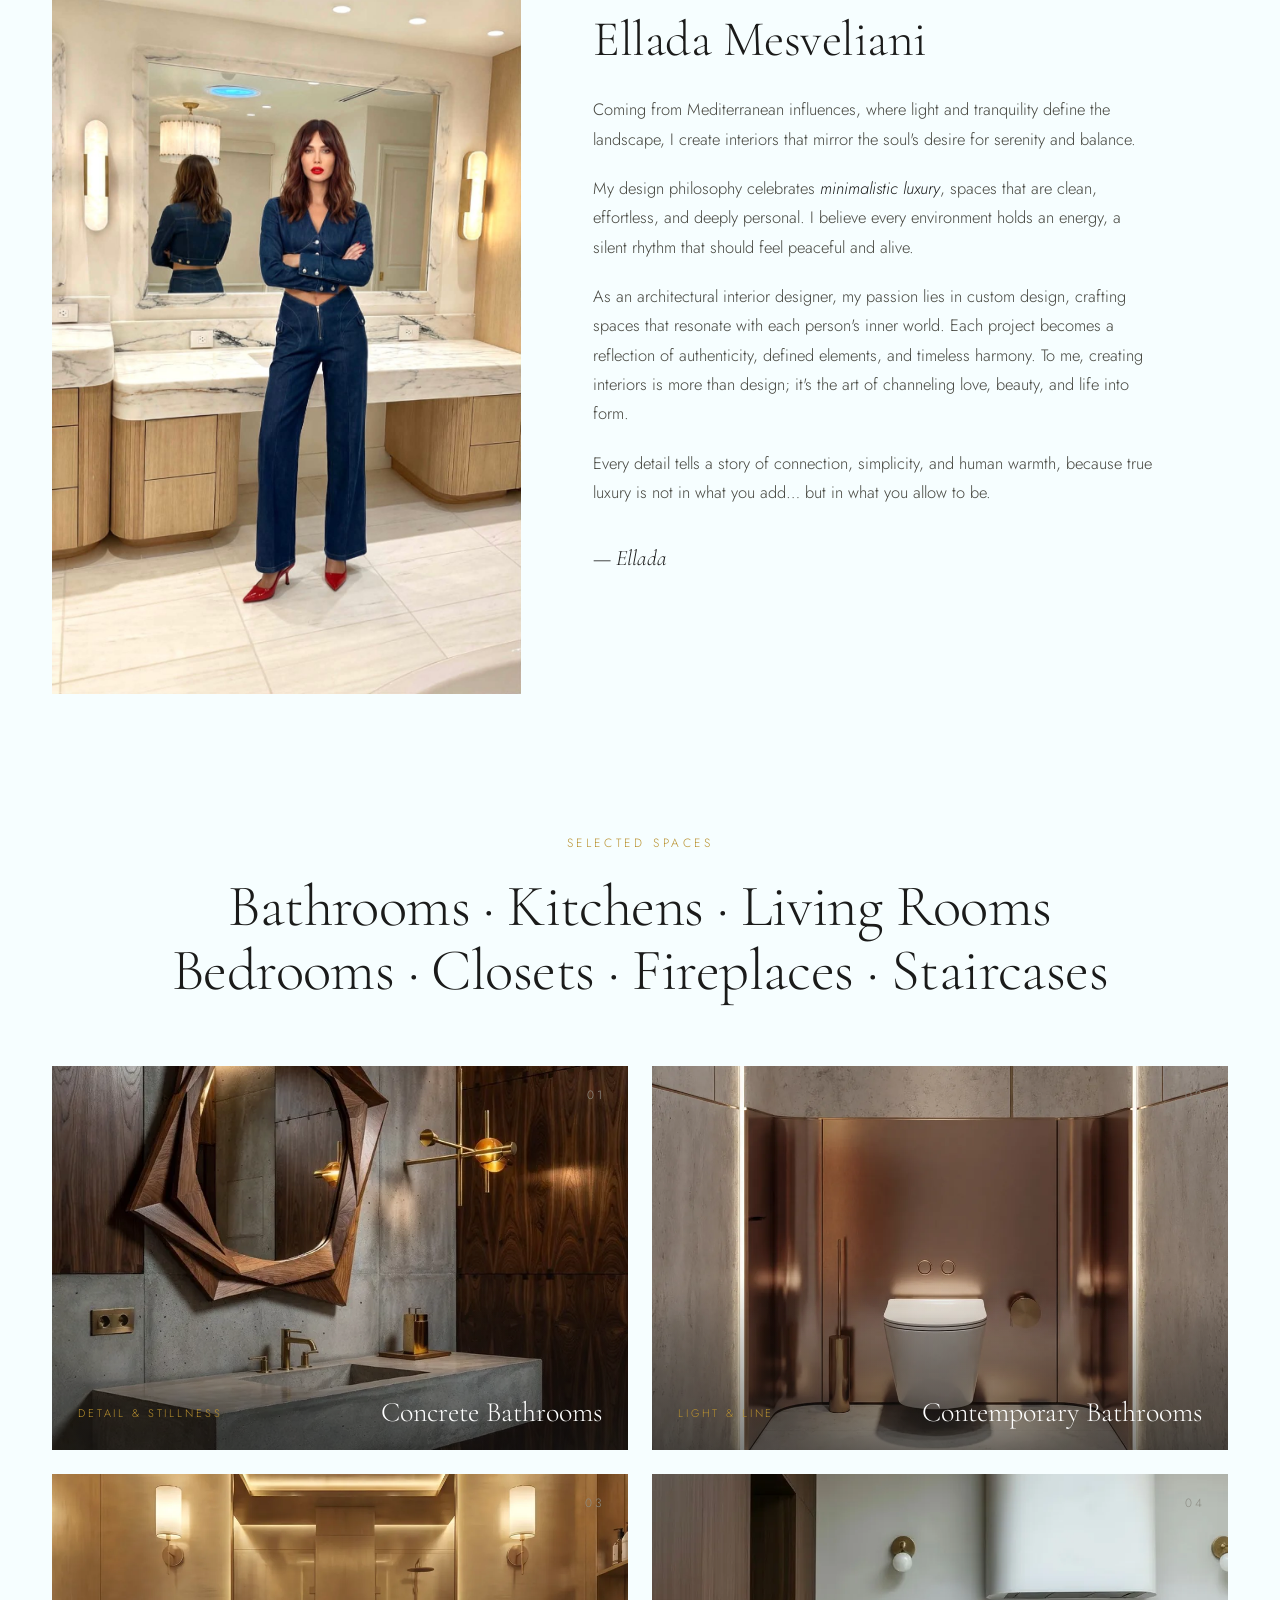
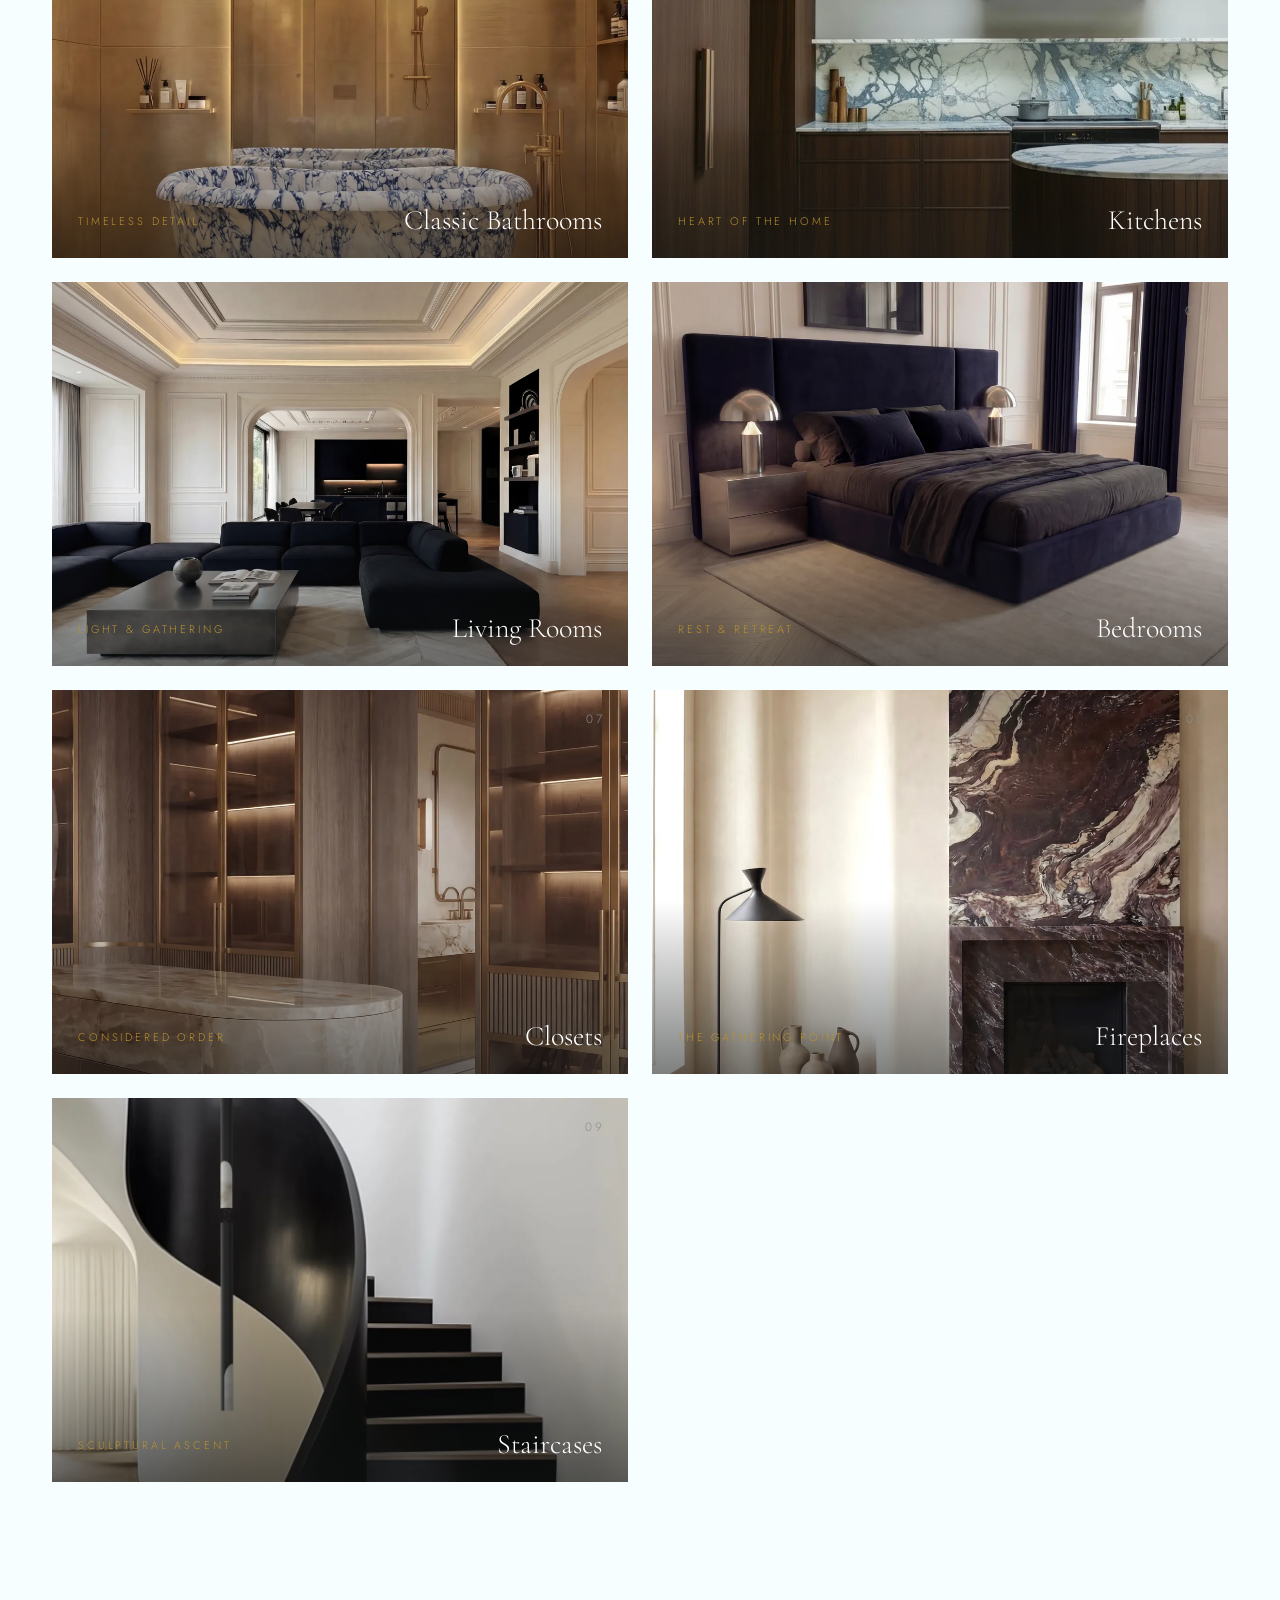
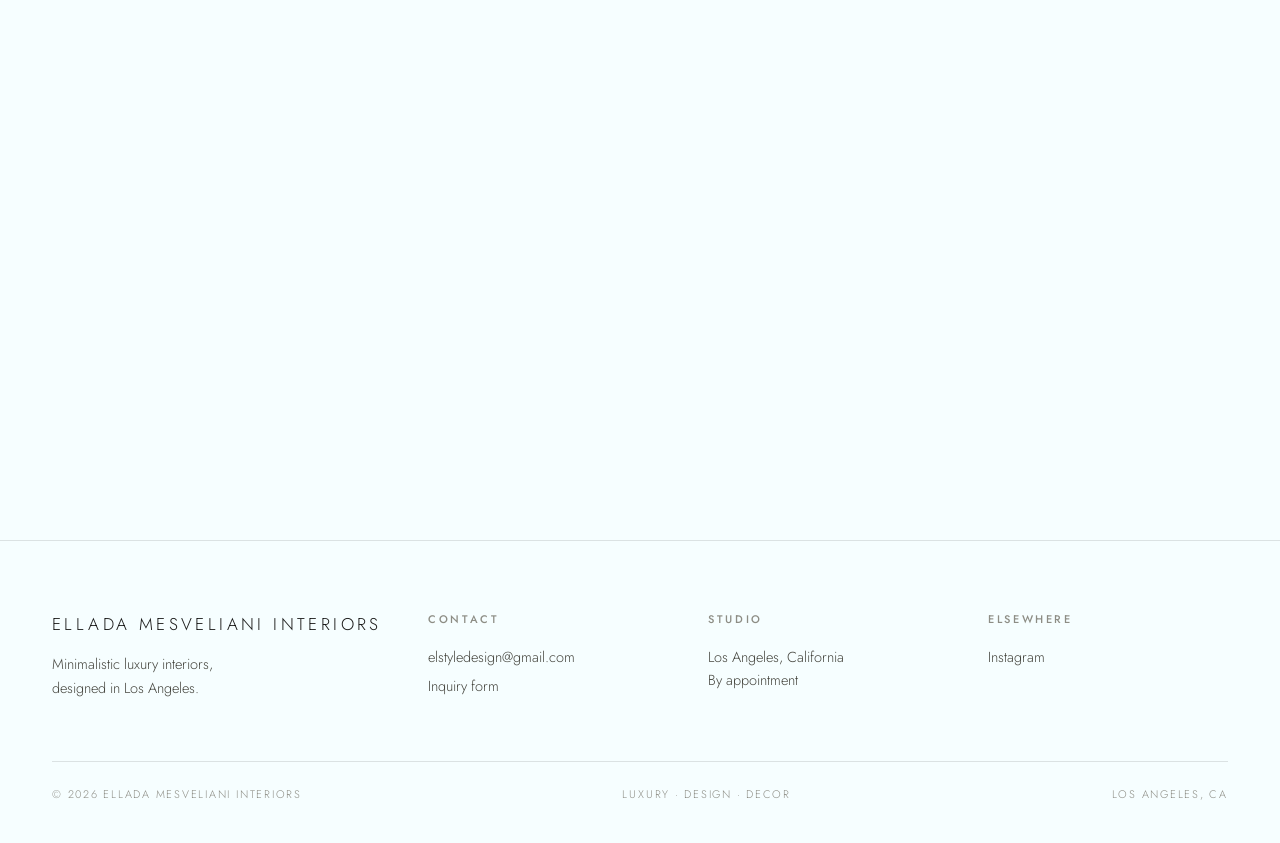
==== commit c6e1047a: "Remove em-dashes from Ellada's bio for a more natural voice Replace the two in-sentence em-dashes wi" ====
--- a/index.html
+++ b/index.html
@@ -9,6 +9,23 @@
 <link rel="preconnect" href="https://fonts.gstatic.com" crossorigin />
 <link href="https://fonts.googleapis.com/css2?family=Cormorant+Garamond:ital,wght@0,300;0,400;1,300;1,400&family=Jost:wght@200;300;400;500;600&display=swap" rel="stylesheet" />
 <link rel="stylesheet" href="styles.css" />
+<link rel="icon" href="favicon.ico" sizes="any" />
+<link rel="icon" type="image/png" sizes="32x32" href="favicon-32x32.png" />
+<link rel="icon" type="image/png" sizes="16x16" href="favicon-16x16.png" />
+<link rel="apple-touch-icon" href="apple-touch-icon.png" />
+<!-- Open Graph / iMessage link preview -->
+<meta property="og:type" content="website" />
+<meta property="og:site_name" content="Ellada Mesveliani Interiors" />
+<meta property="og:url" content="https://elstyledesigns.com/" />
+<meta property="og:title" content="Ellada Mesveliani Interiors — Luxury Design Decor, Los Angeles" />
+<meta property="og:description" content="Ellada Mesveliani Interiors — minimalistic luxury interior design in Los Angeles. Bathrooms, kitchens, living rooms and bedrooms designed with serenity, balance and timeless harmony." />
+<meta property="og:image" content="https://elstyledesigns.com/uploads/og-image.jpg" />
+<meta property="og:image:width" content="1200" />
+<meta property="og:image:height" content="630" />
+<meta name="twitter:card" content="summary_large_image" />
+<meta name="twitter:title" content="Ellada Mesveliani Interiors — Luxury Design Decor, Los Angeles" />
+<meta name="twitter:description" content="Ellada Mesveliani Interiors — minimalistic luxury interior design in Los Angeles. Bathrooms, kitchens, living rooms and bedrooms designed with serenity, balance and timeless harmony." />
+<meta name="twitter:image" content="https://elstyledesigns.com/uploads/og-image.jpg" />
 </head>
 <body>
 
@@ -51,8 +68,8 @@
       <h2>Ellada Mesveliani</h2>
       <div class="bio">
         <p>Coming from Mediterranean influences, where light and tranquility define the landscape, I create interiors that mirror the soul's desire for serenity and balance.</p>
-        <p>My design philosophy celebrates <em>minimalistic luxury</em> — spaces that are clean, effortless, and deeply personal. I believe every environment holds an energy, a silent rhythm that should feel peaceful and alive.</p>
-        <p>As an architectural interior designer, my passion lies in custom design — crafting spaces that resonate with each person's inner world. Each project becomes a reflection of authenticity, defined elements, and timeless harmony. To me, creating interiors is more than design; it's the art of channeling love, beauty, and life into form.</p>
+        <p>My design philosophy celebrates <em>minimalistic luxury</em>, spaces that are clean, effortless, and deeply personal. I believe every environment holds an energy, a silent rhythm that should feel peaceful and alive.</p>
+        <p>As an architectural interior designer, my passion lies in custom design, crafting spaces that resonate with each person's inner world. Each project becomes a reflection of authenticity, defined elements, and timeless harmony. To me, creating interiors is more than design; it's the art of channeling love, beauty, and life into form.</p>
         <p>Every detail tells a story of connection, simplicity, and human warmth, because true luxury is not in what you add&hellip; but in what you allow to be.</p>
       </div>
       <div class="signoff">— Ellada</div>
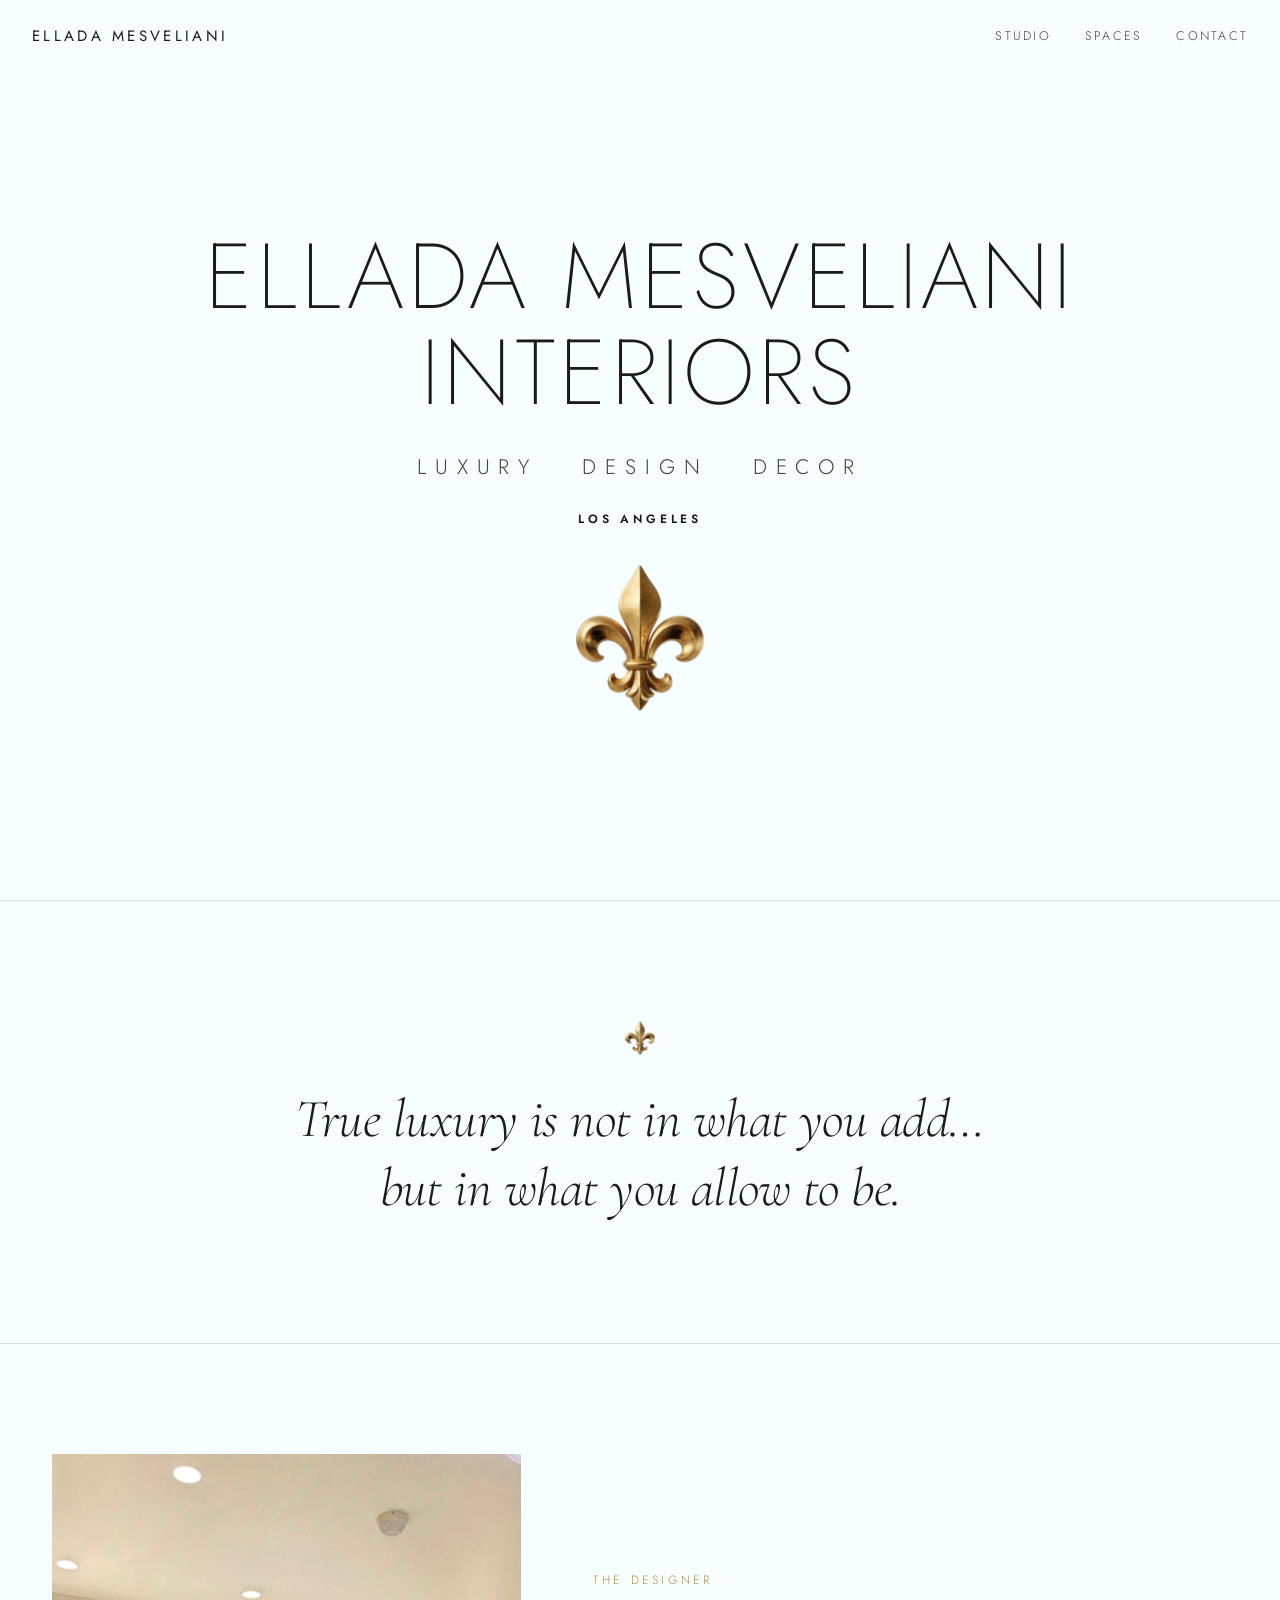
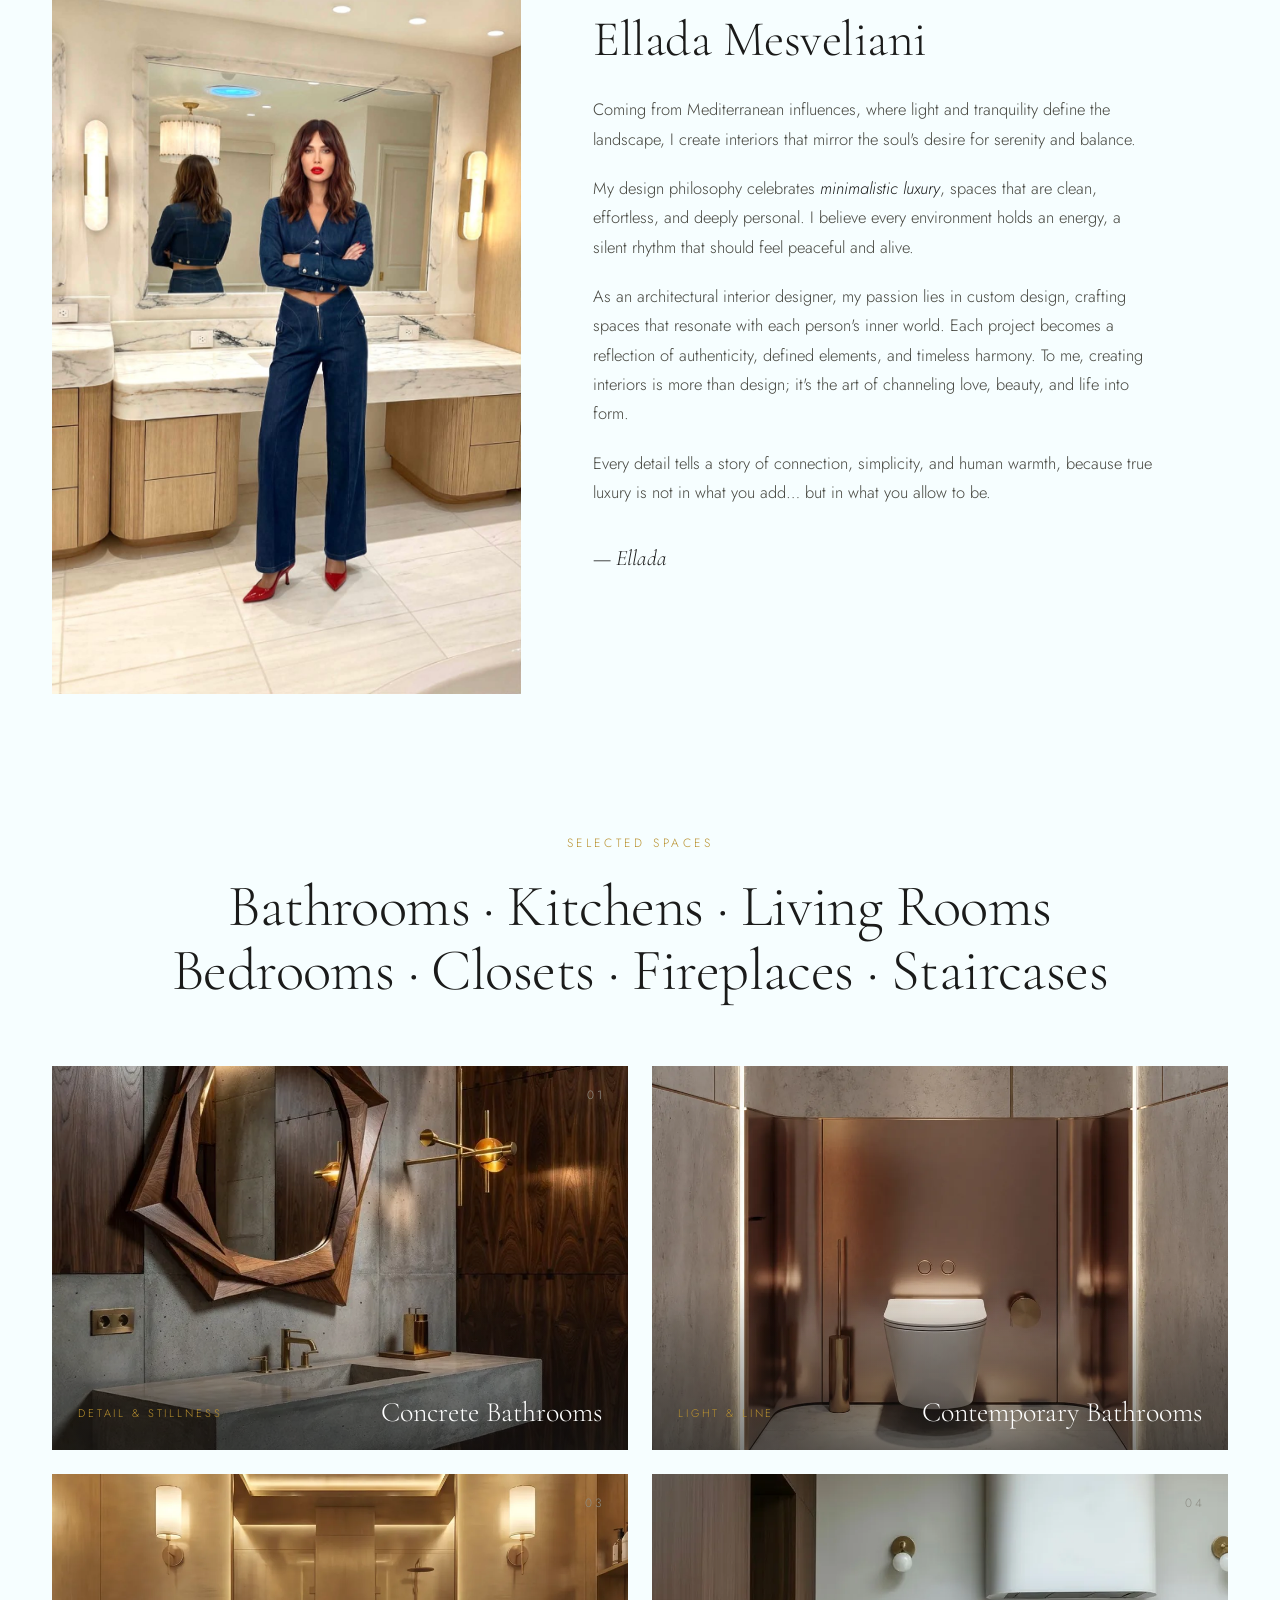
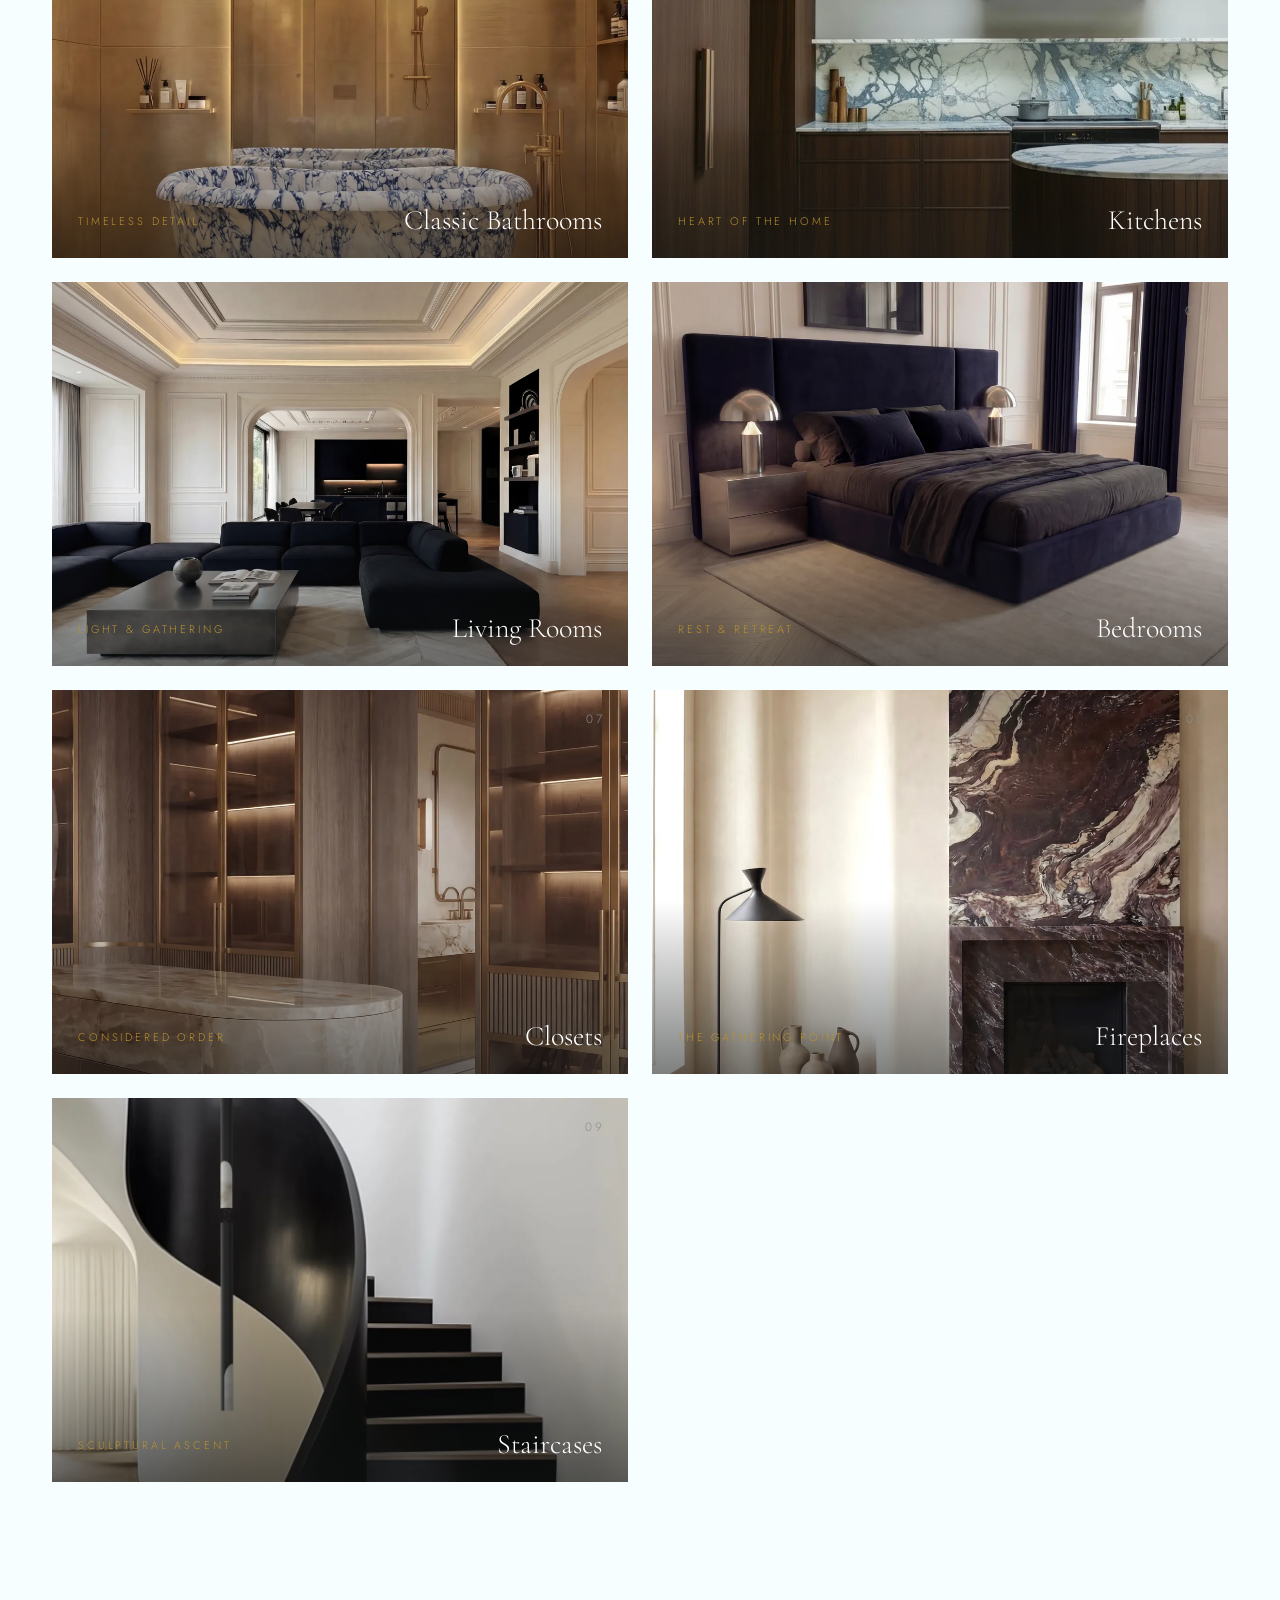
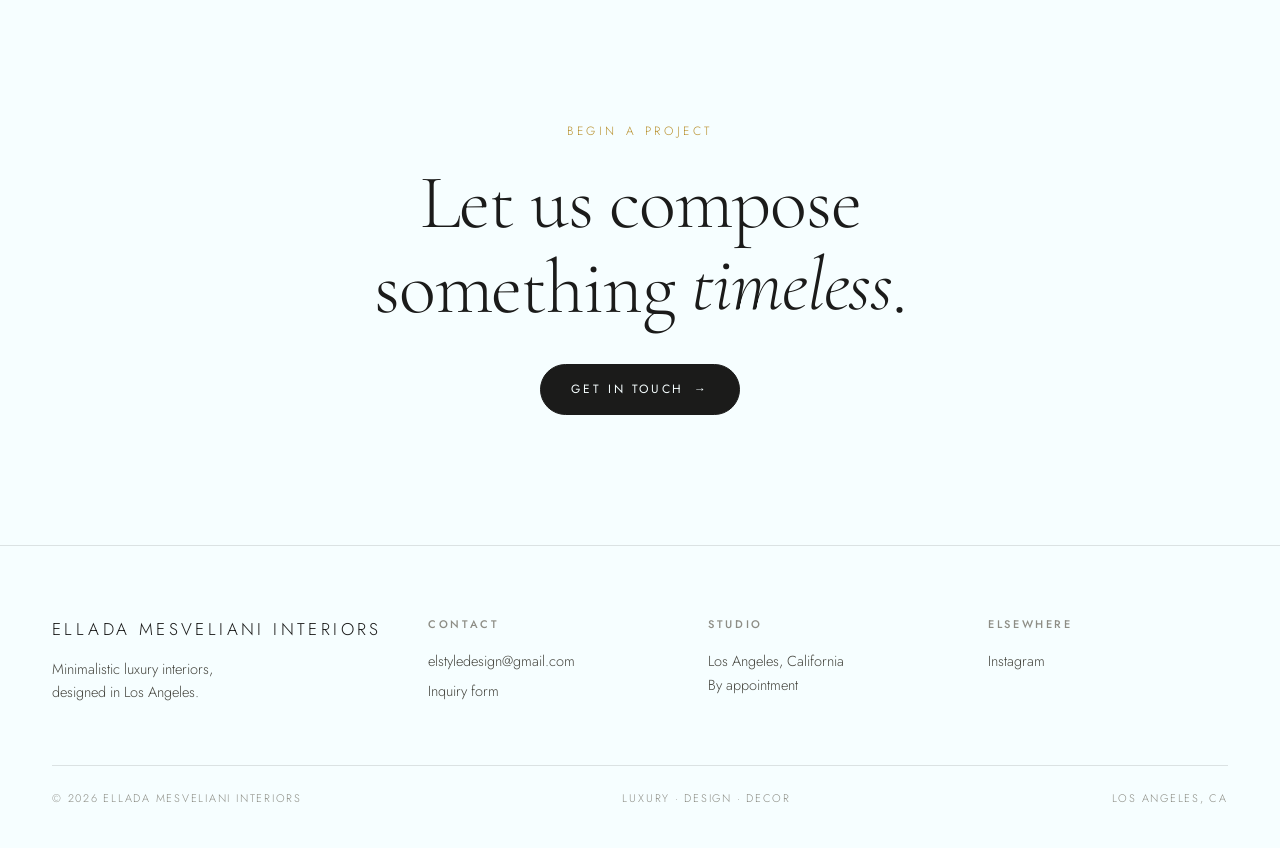
==== commit 1c9f2c1b: "Add slot-machine word animation to contact band Cycle 'compose something ___' through 12 brand words" ====
--- a/index.html
+++ b/index.html
@@ -139,7 +139,7 @@
 <section class="contact-band">
   <div class="wrap reveal">
     <div class="eyebrow">Begin a Project</div>
-    <h2>Let us compose<br>something <em>quiet</em>.</h2>
+    <h2>Let us compose<br>something <span class="word-slot" id="wordSlot"><span class="word-track"><span>quiet</span><span>timeless</span><span>serene</span><span>effortless</span><span>luminous</span><span>tranquil</span><span>refined</span><span>soulful</span><span>enduring</span><span>graceful</span><span>intentional</span><span>elemental</span></span></span>.</h2>
     <a href="contact.html" class="btn solid">Get in touch <span class="arrow">&rarr;</span></a>
   </div>
 </section>
--- a/styles.css
+++ b/styles.css
@@ -346,6 +346,29 @@
   margin-bottom: 36px;
 }
 .contact-band h2 em { font-style: italic; }
+/* slot-machine word reel */
+.word-slot {
+  position: relative;
+  display: inline-block;
+  overflow: hidden;
+  height: 1.1em;
+  vertical-align: bottom;
+  transition: width 0.5s cubic-bezier(0.2, 0.8, 0.2, 1);
+}
+.word-track { display: block; height: 1.1em; }
+.word-track > span {
+  position: absolute;
+  left: 0; top: 0;
+  width: max-content;
+  height: 1.1em;
+  line-height: 1.1em;
+  font-style: italic;
+  opacity: 0;
+  transform: translateY(0.42em);
+  transition: opacity 0.5s ease, transform 0.5s cubic-bezier(0.2, 0.8, 0.2, 1);
+}
+.word-track > span.is-current { opacity: 1; transform: translateY(0); }
+.word-track > span.is-out { opacity: 0; transform: translateY(-0.42em); }
 
 /* ===========================================================
    Buttons
